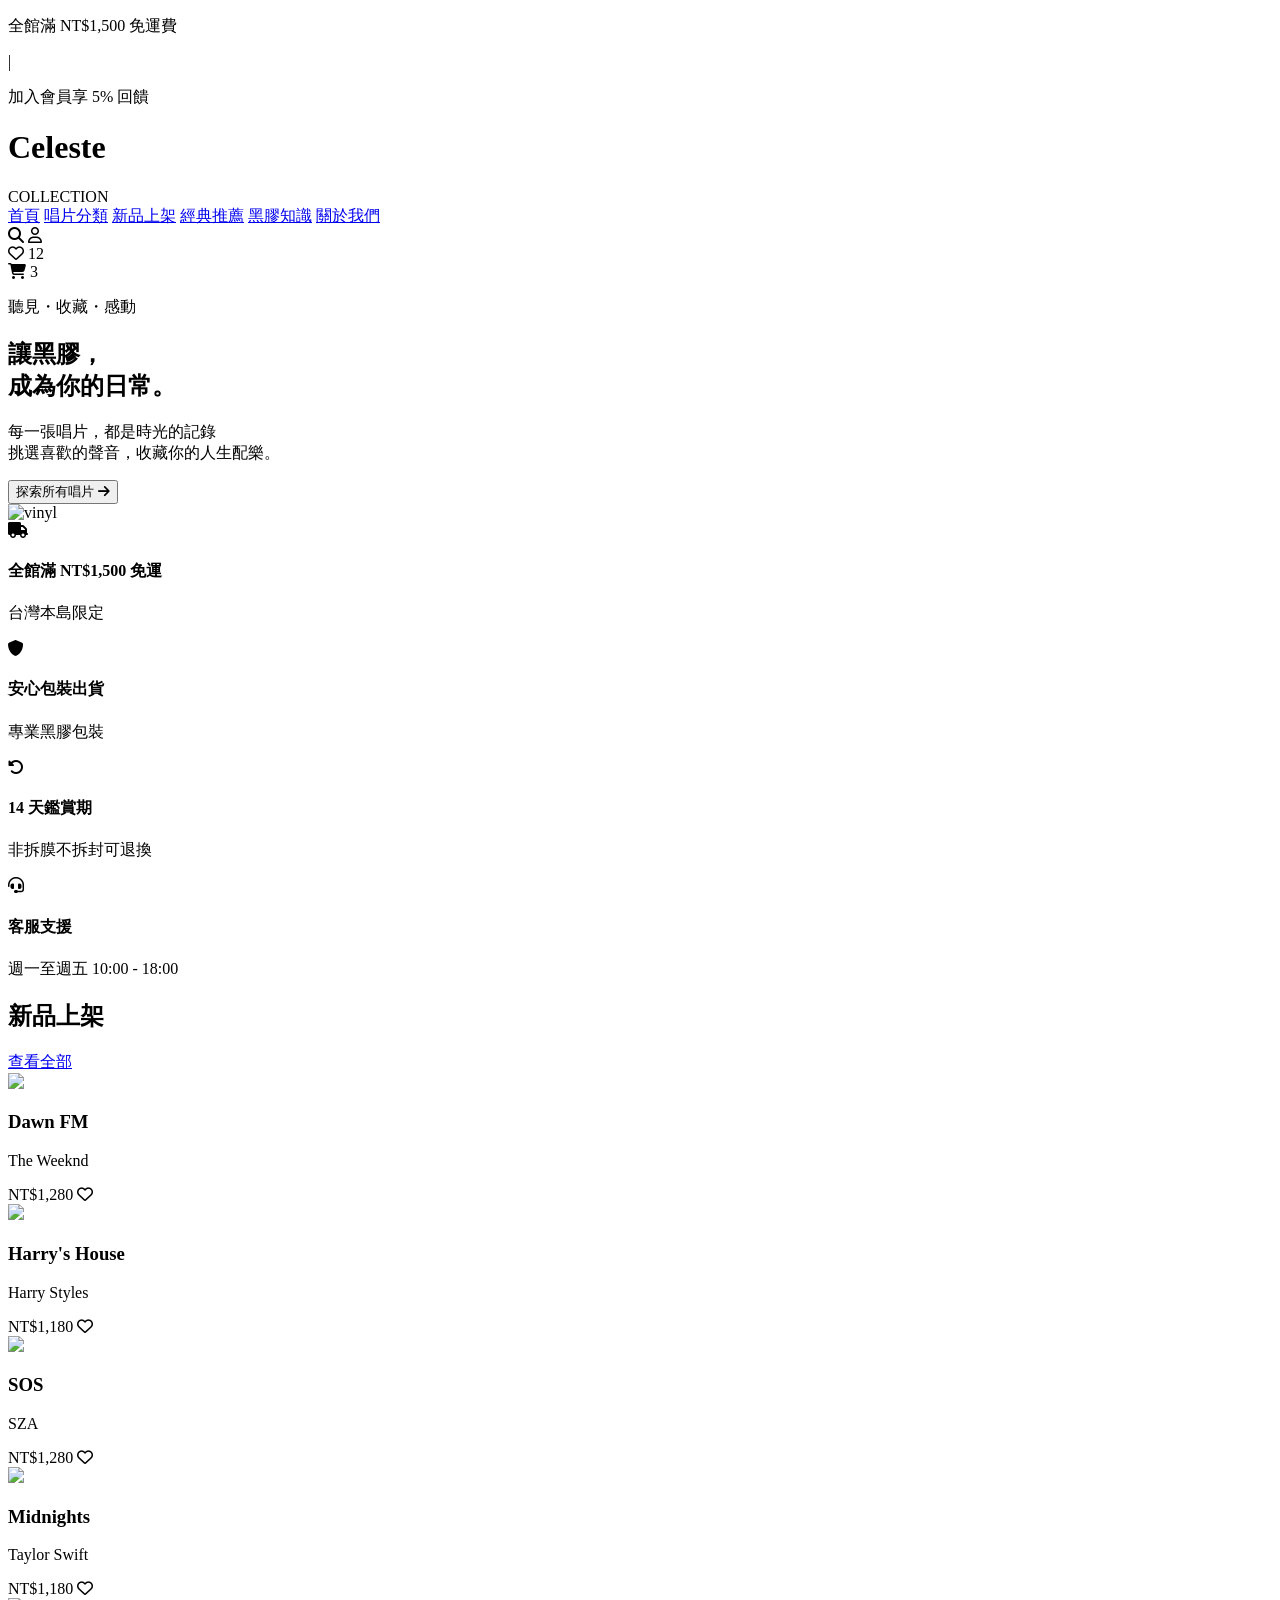
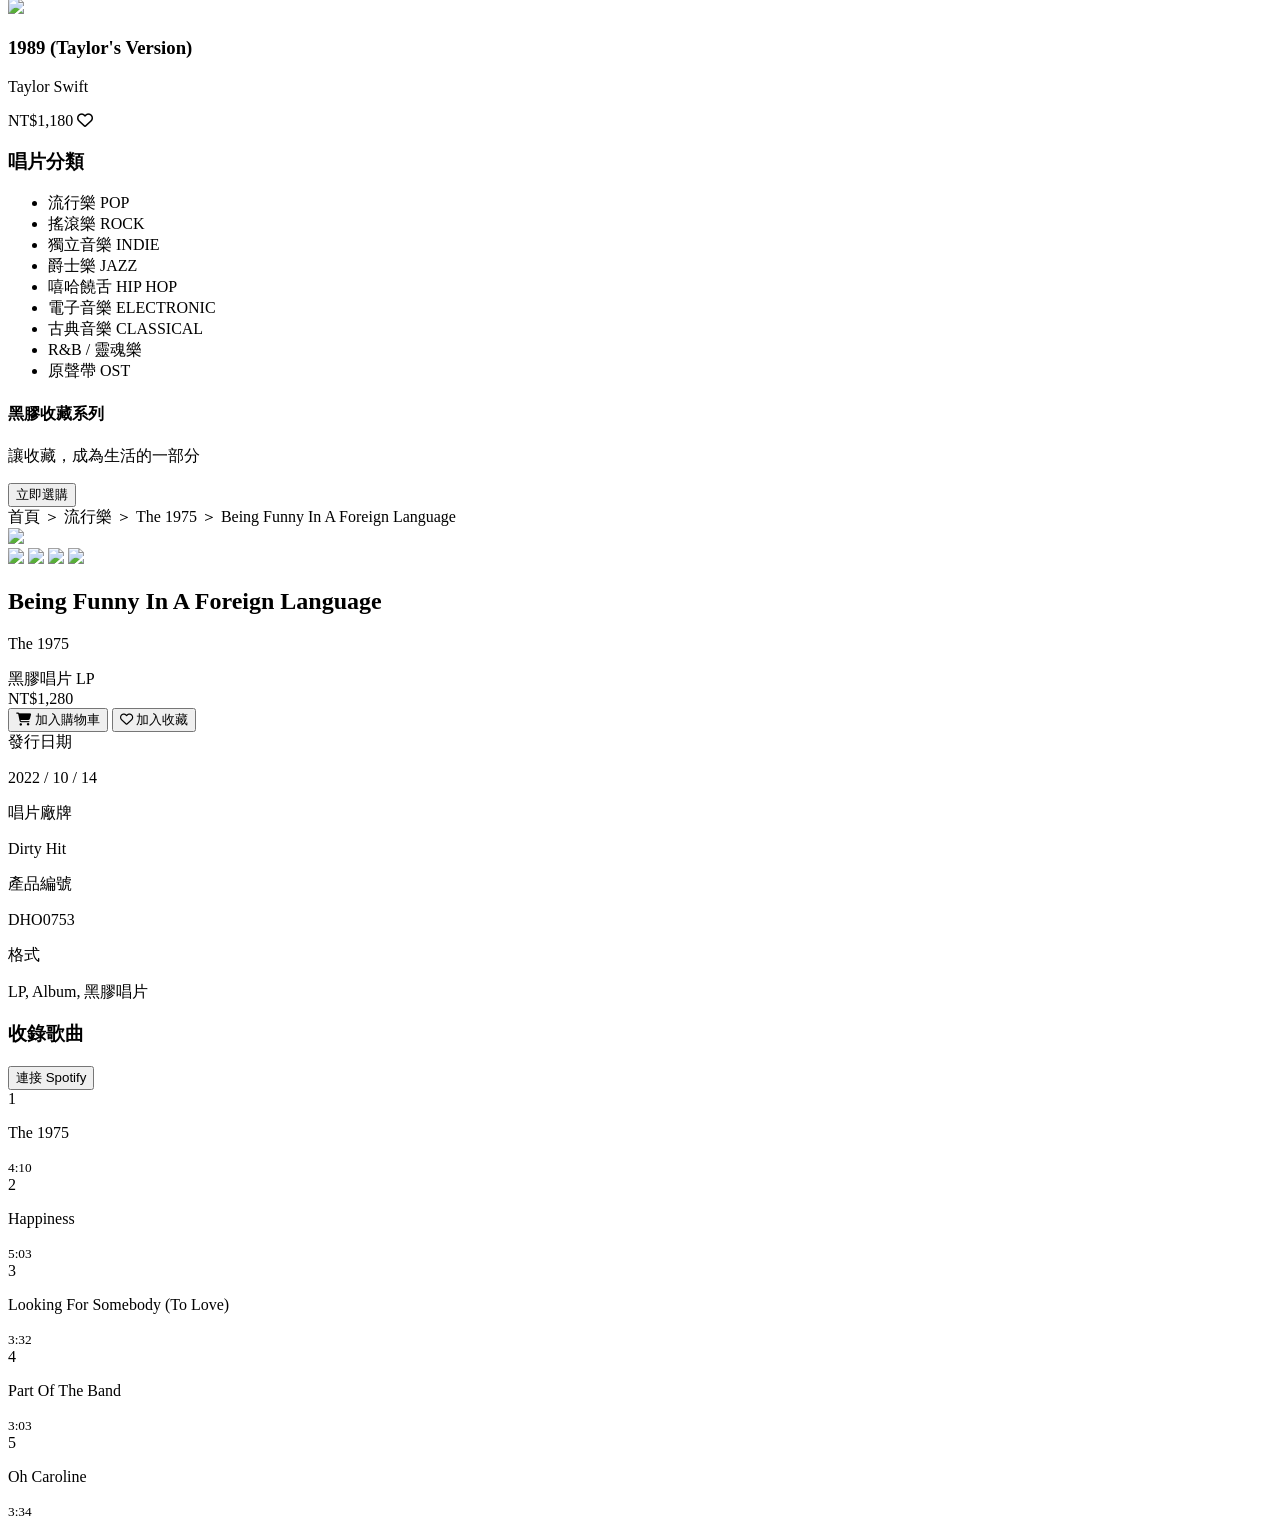
==== about-us.html @ e6d1a7c6 "Add files via upload" ====
<!DOCTYPE html>
<html lang="zh-Hant">
<head>
  <meta charset="UTF-8" />
  <meta name="viewport" content="width=device-width, initial-scale=1.0" />
  <title>Celeste Collection</title>

  <link rel="stylesheet" href="style.css" />

  <link
    rel="stylesheet"
    href="https://cdnjs.cloudflare.com/ajax/libs/font-awesome/6.5.2/css/all.min.css"
  />
</head>
<body>

  <!-- TOP BAR -->
  <div class="top-bar">
    <p>全館滿 NT$1,500 免運費</p>
    <span>|</span>
    <p>加入會員享 5% 回饋</p>
  </div>


  <!-- NAVBAR -->
  <header class="navbar">

    <div class="logo">
      <h1>Celeste</h1>
      <span>COLLECTION</span>
    </div>

    <nav>
      <a href="#">首頁</a>
      <a href="#">唱片分類</a>
      <a href="#">新品上架</a>
      <a href="#">經典推薦</a>
      <a href="#">黑膠知識</a>
      <a href="#">關於我們</a>
    </nav>

    <div class="nav-icons">
      <i class="fa-solid fa-magnifying-glass"></i>
      <i class="fa-regular fa-user"></i>

      <div class="icon-badge">
        <i class="fa-regular fa-heart"></i>
        <span>12</span>
      </div>

      <div class="icon-badge">
        <i class="fa-solid fa-cart-shopping"></i>
        <span>3</span>
      </div>
    </div>
  </header>


  <!-- HERO -->
  <section class="hero-section">

    <div class="hero-text">
      <p class="sub-title">聽見・收藏・感動</p>

      <h2>
        讓黑膠，<br />
        成為你的日常。
      </h2>

      <p class="hero-desc">
        每一張唱片，都是時光的記錄<br />
        挑選喜歡的聲音，收藏你的人生配樂。
      </p>

      <button>
        探索所有唱片
        <i class="fa-solid fa-arrow-right"></i>
      </button>
    </div>


    <div class="hero-image">
      <img src="https://images.unsplash.com/photo-1511379938547-c1f69419868d?q=80&w=1600&auto=format&fit=crop" alt="vinyl" />
    </div>

  </section>


  <!-- SERVICE -->
  <section class="service-section">

    <div class="service-card">
      <i class="fa-solid fa-truck"></i>
      <div>
        <h4>全館滿 NT$1,500 免運</h4>
        <p>台灣本島限定</p>
      </div>
    </div>

    <div class="service-card">
      <i class="fa-solid fa-shield"></i>
      <div>
        <h4>安心包裝出貨</h4>
        <p>專業黑膠包裝</p>
      </div>
    </div>

    <div class="service-card">
      <i class="fa-solid fa-rotate-left"></i>
      <div>
        <h4>14 天鑑賞期</h4>
        <p>非拆膜不拆封可退換</p>
      </div>
    </div>

    <div class="service-card">
      <i class="fa-solid fa-headset"></i>
      <div>
        <h4>客服支援</h4>
        <p>週一至週五 10:00 - 18:00</p>
      </div>
    </div>

  </section>


  <!-- NEW ARRIVAL -->
  <section class="new-arrival">

    <div class="section-title">
      <h2>新品上架</h2>
      <a href="#">查看全部</a>
    </div>


    <div class="product-grid">

      <div class="product-card">
        <div class="product-image">
          <img src="https://images.unsplash.com/photo-1493225457124-a3eb161ffa5f?q=80&w=1000&auto=format&fit=crop" />
        </div>

        <div class="product-info">
          <h3>Dawn FM</h3>
          <p>The Weeknd</p>

          <div class="product-bottom">
            <span>NT$1,280</span>
            <i class="fa-regular fa-heart"></i>
          </div>
        </div>
      </div>


      <div class="product-card">
        <div class="product-image">
          <img src="https://images.unsplash.com/photo-1516280440614-37939bbacd81?q=80&w=1000&auto=format&fit=crop" />
        </div>

        <div class="product-info">
          <h3>Harry's House</h3>
          <p>Harry Styles</p>

          <div class="product-bottom">
            <span>NT$1,180</span>
            <i class="fa-regular fa-heart"></i>
          </div>
        </div>
      </div>


      <div class="product-card">
        <div class="product-image">
          <img src="https://images.unsplash.com/photo-1507525428034-b723cf961d3e?q=80&w=1000&auto=format&fit=crop" />
        </div>

        <div class="product-info">
          <h3>SOS</h3>
          <p>SZA</p>

          <div class="product-bottom">
            <span>NT$1,280</span>
            <i class="fa-regular fa-heart"></i>
          </div>
        </div>
      </div>


      <div class="product-card">
        <div class="product-image">
          <img src="https://images.unsplash.com/photo-1499364615650-ec38552f4f34?q=80&w=1000&auto=format&fit=crop" />
        </div>

        <div class="product-info">
          <h3>Midnights</h3>
          <p>Taylor Swift</p>

          <div class="product-bottom">
            <span>NT$1,180</span>
            <i class="fa-regular fa-heart"></i>
          </div>
        </div>
      </div>


      <div class="product-card">
        <div class="product-image">
          <img src="https://images.unsplash.com/photo-1516280030429-27679b3dc9cf?q=80&w=1000&auto=format&fit=crop" />
        </div>

        <div class="product-info">
          <h3>1989 (Taylor's Version)</h3>
          <p>Taylor Swift</p>

          <div class="product-bottom">
            <span>NT$1,180</span>
            <i class="fa-regular fa-heart"></i>
          </div>
        </div>
      </div>

    </div>

  </section>


  <!-- PRODUCT DETAIL PAGE -->
  <section class="detail-page">

    <aside class="sidebar">

      <h3>唱片分類</h3>

      <ul>
        <li class="active">流行樂 POP</li>
        <li>搖滾樂 ROCK</li>
        <li>獨立音樂 INDIE</li>
        <li>爵士樂 JAZZ</li>
        <li>嘻哈饒舌 HIP HOP</li>
        <li>電子音樂 ELECTRONIC</li>
        <li>古典音樂 CLASSICAL</li>
        <li>R&B / 靈魂樂</li>
        <li>原聲帶 OST</li>
      </ul>

      <div class="sidebar-banner">
        <h4>黑膠收藏系列</h4>
        <p>讓收藏，成為生活的一部分</p>
        <button>立即選購</button>
      </div>

    </aside>


    <div class="detail-content">

      <div class="breadcrumb">
        首頁 ＞ 流行樂 ＞ The 1975 ＞ Being Funny In A Foreign Language
      </div>


      <div class="product-detail-grid">

        <div class="detail-image-area">

          <div class="main-image">
            <img src="https://images.unsplash.com/photo-1516280440614-37939bbacd81?q=80&w=1000&auto=format&fit=crop" />
          </div>

          <div class="thumbnail-row">
            <img src="https://images.unsplash.com/photo-1516280440614-37939bbacd81?q=80&w=1000&auto=format&fit=crop" />
            <img src="https://images.unsplash.com/photo-1493225457124-a3eb161ffa5f?q=80&w=1000&auto=format&fit=crop" />
            <img src="https://images.unsplash.com/photo-1499364615650-ec38552f4f34?q=80&w=1000&auto=format&fit=crop" />
            <img src="https://images.unsplash.com/photo-1507525428034-b723cf961d3e?q=80&w=1000&auto=format&fit=crop" />
          </div>

        </div>


        <div class="detail-info">

          <h2>Being Funny In A Foreign Language</h2>

          <p class="artist">The 1975</p>

          <span class="tag">黑膠唱片 LP</span>

          <div class="price">NT$1,280</div>


          <div class="button-group">
            <button class="cart-btn">
              <i class="fa-solid fa-cart-shopping"></i>
              加入購物車
            </button>

            <button class="favorite-btn">
              <i class="fa-regular fa-heart"></i>
              加入收藏
            </button>
          </div>


          <div class="product-meta">
            <div>
              <span>發行日期</span>
              <p>2022 / 10 / 14</p>
            </div>

            <div>
              <span>唱片廠牌</span>
              <p>Dirty Hit</p>
            </div>

            <div>
              <span>產品編號</span>
              <p>DHO0753</p>
            </div>

            <div>
              <span>格式</span>
              <p>LP, Album, 黑膠唱片</p>
            </div>
          </div>

        </div>

      </div>


      <!-- TRACK LIST -->
      <div class="track-section">

        <div class="track-header">
          <h3>收錄歌曲</h3>
          <button>連接 Spotify</button>
        </div>


        <div class="track-list">

          <div class="track-item">
            <span>1</span>
            <p>The 1975</p>
            <small>4:10</small>
          </div>

          <div class="track-item">
            <span>2</span>
            <p>Happiness</p>
            <small>5:03</small>
          </div>

          <div class="track-item">
            <span>3</span>
            <p>Looking For Somebody (To Love)</p>
            <small>3:32</small>
          </div>

          <div class="track-item">
            <span>4</span>
            <p>Part Of The Band</p>
            <small>3:03</small>
          </div>

          <div class="track-item">
            <span>5</span>
            <p>Oh Caroline</p>
            <small>3:34</small>
          </div>

        </div>

      </div>

    </div>

  </section>

</body>
</html>
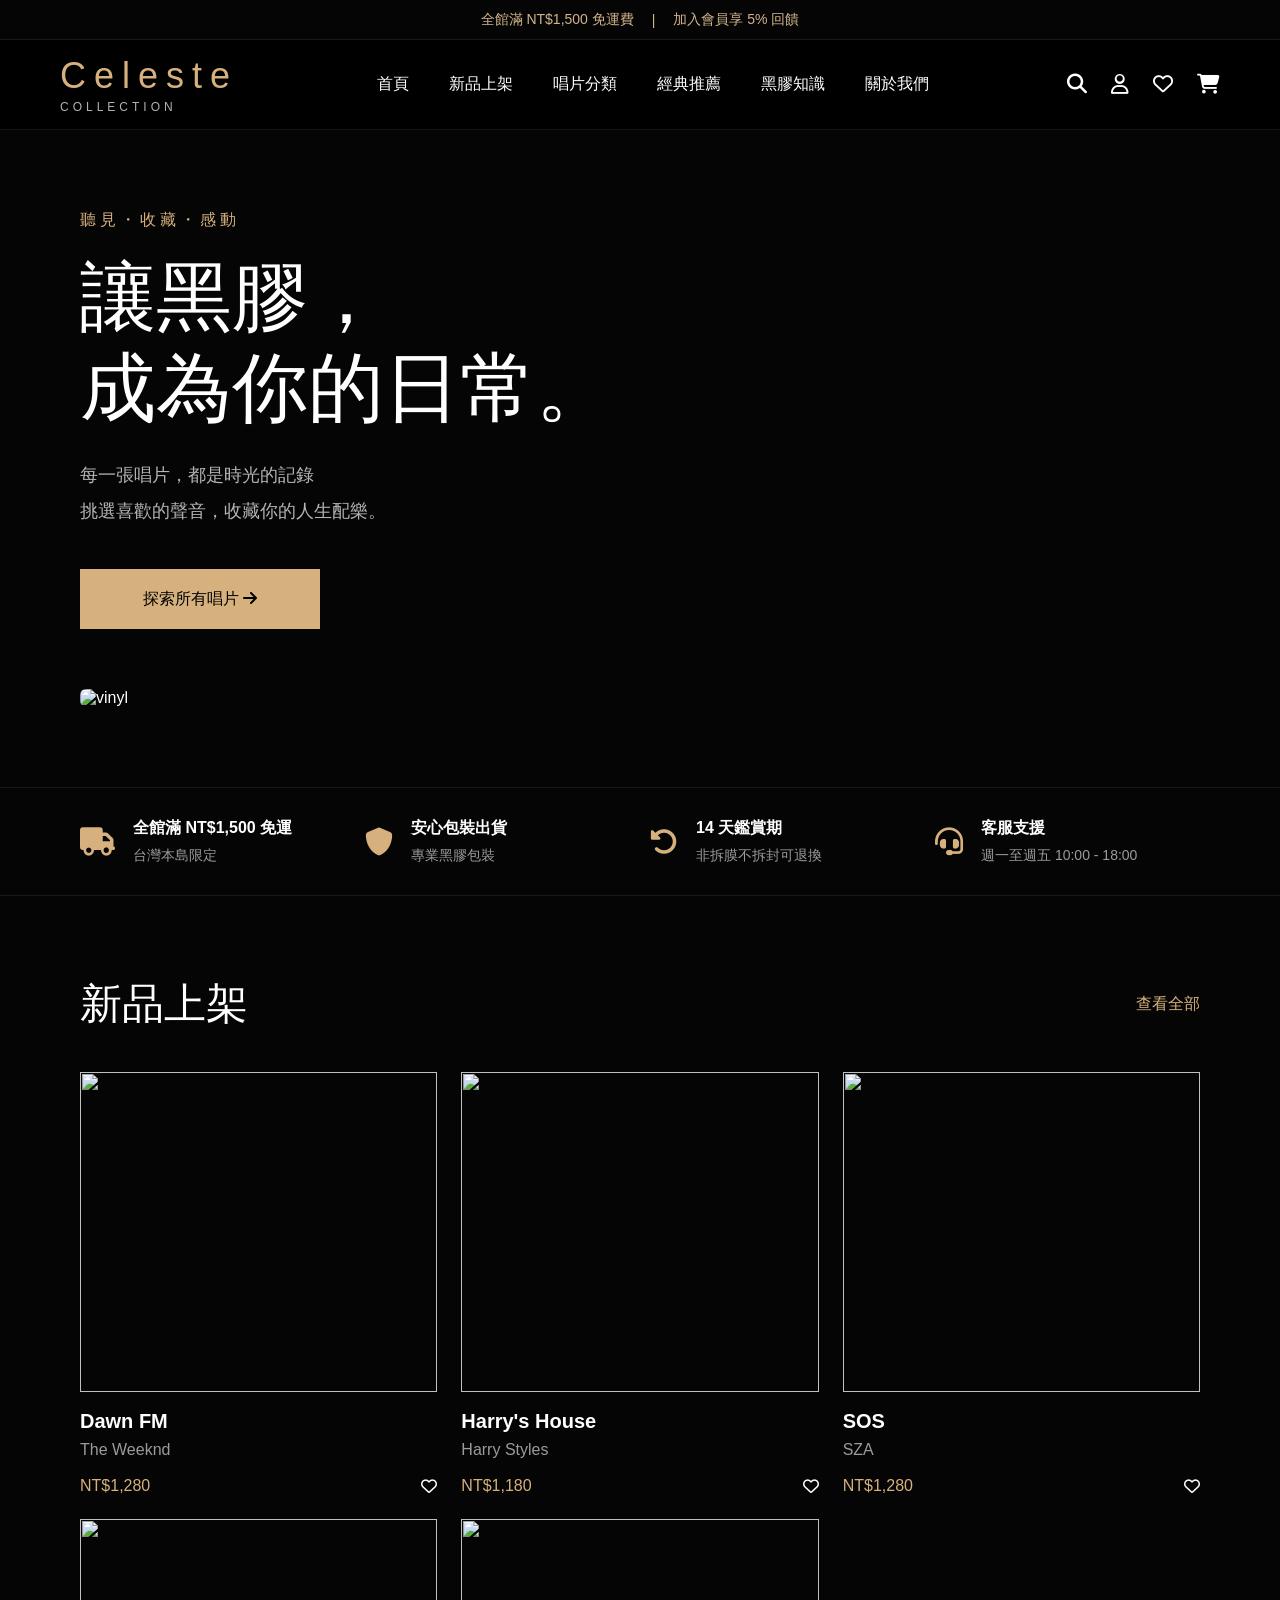
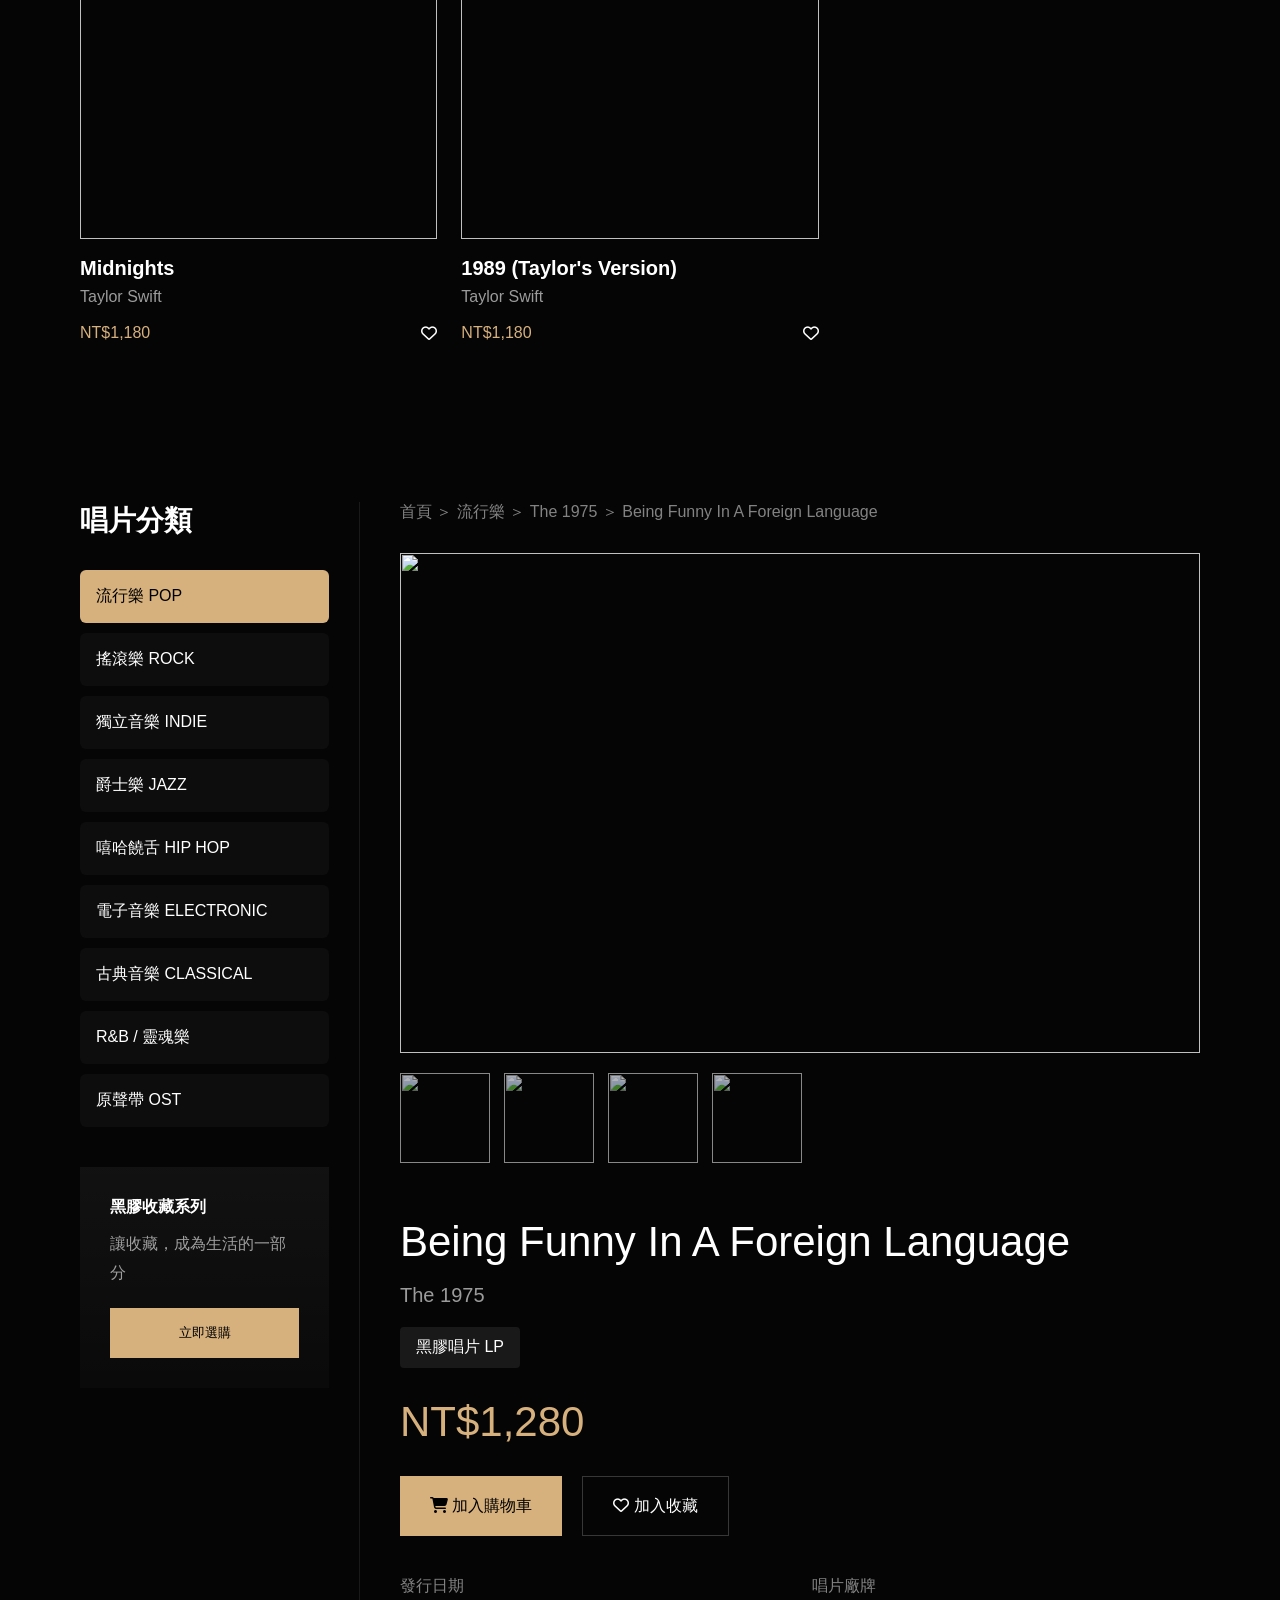
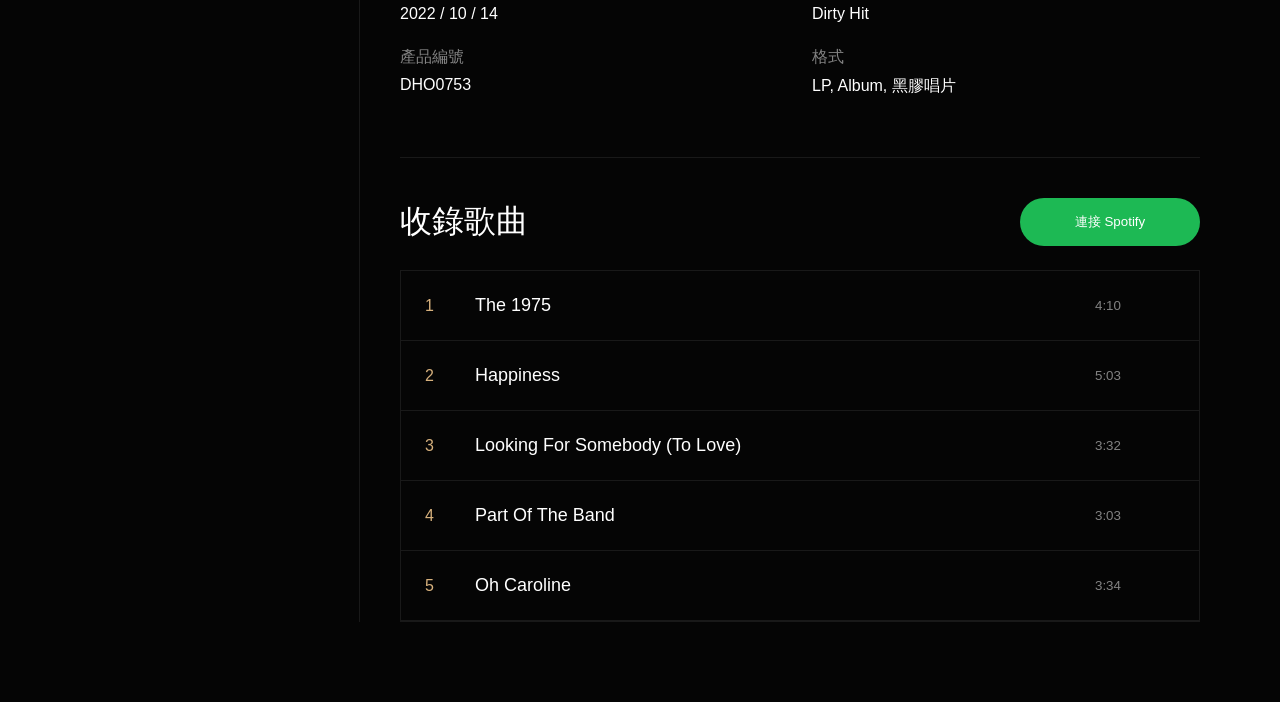
==== commit a6ba44a7: "Add files via upload" ====
--- a/about-us.html
+++ b/about-us.html
@@ -5,7 +5,8 @@
   <meta name="viewport" content="width=device-width, initial-scale=1.0" />
   <title>Celeste Collection</title>
 
-  <link rel="stylesheet" href="style.css" />
+  <link rel="stylesheet" href="css/style.css" />
+  <link rel="icon" type="image/png" sizes="32x32" href="img/favicon.png">
 
   <link
     rel="stylesheet"
@@ -31,27 +32,34 @@
     </div>
 
     <nav>
-      <a href="#">首頁</a>
-      <a href="#">唱片分類</a>
-      <a href="#">新品上架</a>
-      <a href="#">經典推薦</a>
-      <a href="#">黑膠知識</a>
-      <a href="#">關於我們</a>
+      <a href="index.html">首頁</a>
+      <a href="new-arrival.html">新品上架</a>
+      <a href="category.html">唱片分類</a>
+      <a href="classic.html">經典推薦</a>
+      <a href="vinyl-knowledge.html">黑膠知識</a>
+      <a href="about-us.html">關於我們</a>
     </nav>
 
     <div class="nav-icons">
+      <a href="https://你的購物車網址.com" class="icon-badge">
       <i class="fa-solid fa-magnifying-glass"></i>
+      </a>
+      <a href="member.html" class="icon-badge">
       <i class="fa-regular fa-user"></i>
+      </a>
 
       <div class="icon-badge">
+        <a href="https://你的購物車網址.com">
         <i class="fa-regular fa-heart"></i>
-        <span>12</span>
+        </a>
       </div>
 
       <div class="icon-badge">
+        <a href="https://你的購物車網址.com">
         <i class="fa-solid fa-cart-shopping"></i>
-        <span>3</span>
-      </div>
+        </a>
+      </div>
+
     </div>
   </header>
 
--- a/css/style.css
+++ b/css/style.css
@@ -0,0 +1,705 @@
+/* 固定每個都有 */
+* {
+  margin: 0;
+  padding: 0;
+  box-sizing: border-box;
+}
+
+body {
+  font-family: "Segoe UI", sans-serif;
+  background: #050505;
+  color: white;
+}
+
+body::-webkit-scrollbar {
+  width: 8px;
+}
+
+body::-webkit-scrollbar-thumb {
+  background: #b8905b;
+}
+
+
+/* TOP BAR */
+.top-bar {
+  width: 100%;
+  height: 40px;
+
+  border-bottom: 1px solid rgba(255,255,255,0.08);
+
+  display: flex;
+  align-items: center;
+  justify-content: center;
+
+  gap: 18px;
+
+  color: #d2b48c;
+
+  font-size: 14px;
+}
+
+.top-bar a {
+  color: #d7b17d;         
+  transition: 0.3s; 
+}
+
+.top-bar a:hover {
+  color: white;
+}
+
+/* NAVBAR */
+.navbar {
+  width: 100%;
+  height: 90px;
+
+  padding: 0 60px;
+
+  display: flex;
+  align-items: center;
+  justify-content: space-between;
+
+  border-bottom: 1px solid rgba(255,255,255,0.08);
+
+  background: rgba(0,0,0,0.95);
+
+  position: sticky;
+  top: 0;
+  z-index: 999;
+}
+
+.logo h1 {
+  letter-spacing: 8px;
+  font-size: 36px;
+
+  color: #d7b17d;
+
+  font-weight: 300;
+}
+
+.logo span {
+  font-size: 12px;
+  letter-spacing: 4px;
+
+  color: rgba(255,255,255,0.7);
+}
+
+nav { 
+  display: flex; 
+  gap: 40px; 
+} 
+
+nav a {
+  color: white;        
+  text-decoration: none; 
+  transition: 0.3s;     
+}
+
+nav a:hover { 
+  color: #d7b17d; 
+}
+
+.nav-icons { 
+  display: flex; 
+  align-items: center; 
+  gap: 24px; 
+  font-size: 20px; 
+}
+
+.icon-badge {
+  position: relative; 
+  color: inherit; 
+  text-decoration: none; 
+  display: inline-block; 
+  transition: 0.3s;
+}
+
+.icon-badge:hover { 
+  color: #d7b17d; 
+}
+
+.icon-badge a {
+  color: inherit;
+  text-decoration: none;
+  display: inline-block;
+}
+
+.icon-badge span {
+  width: 18px;
+  height: 18px;
+  border-radius: 50%;
+  background: #d7b17d;
+  color: black;
+  position: absolute;
+  top: -10px;
+  right: -10px;
+  font-size: 10px;
+  display: flex;
+  align-items: center;
+  justify-content: center;
+  font-weight: bold; 
+}
+/* 固定每個都有-到這裡 */
+
+/* HERO */
+.hero-section {
+  width: 100%;
+
+  padding: 80px 80px;
+
+  display: grid;
+  grid-template-columns: 1fr 1.2fr;
+
+  gap: 60px;
+
+  align-items: center;
+}
+
+.hero-text h2 {
+  font-size: 76px;
+  line-height: 1.2;
+
+  margin: 20px 0;
+
+  font-weight: 300;
+}
+
+.sub-title {
+  color: #d7b17d;
+  letter-spacing: 4px;
+}
+
+.hero-desc {
+  margin-top: 24px;
+
+  color: rgba(255,255,255,0.7);
+
+  line-height: 2;
+
+  font-size: 18px;
+}
+
+.hero-text button {
+  margin-top: 40px;
+
+  width: 240px;
+  height: 60px;
+
+  background: #d7b17d;
+  border: none;
+
+  font-size: 16px;
+  color: black;
+
+  cursor: pointer;
+
+  transition: 0.3s;
+
+  text-decoration: none;
+  display: inline-block;
+}
+
+.hero-text button a {
+  color: black;
+  text-decoration: none;
+  display: flex;
+  align-items: center;
+  justify-content: center;
+  width: 100%;
+  height: 100%;
+  transition: 0.3s;
+}
+
+
+.hero-text button:hover {
+  transform: translateY(-3px);
+  color: rgb(78, 78, 78)
+}
+
+.hero-image img {
+  width: 100%;
+  border-radius: 6px;
+}
+
+/* SERVICE */
+.service-section {
+  width: 100%;
+
+  padding: 30px 80px;
+
+  border-top: 1px solid rgba(255,255,255,0.08);
+  border-bottom: 1px solid rgba(255,255,255,0.08);
+
+  display: grid;
+  grid-template-columns: repeat(4,1fr);
+
+  gap: 20px;
+}
+
+.service-card {
+  display: flex;
+  gap: 18px;
+
+  align-items: center;
+}
+
+.service-card i {
+  color: #d7b17d;
+  font-size: 28px;
+}
+
+.service-card h4 {
+  margin-bottom: 8px;
+}
+
+.service-card p {
+  color: rgba(255,255,255,0.6);
+  font-size: 14px;
+}
+
+
+/* NEW ARRIVAL */
+.new-arrival {
+  width: 100%;
+  padding: 80px;
+}
+
+.section-title {
+  display: flex;
+  align-items: center;
+  justify-content: space-between;
+
+  margin-bottom: 40px;
+}
+
+.section-title h2 {
+  font-size: 42px;
+  font-weight: 300;
+}
+
+.section-title a {
+  text-decoration: none;
+  color: #d7b17d;
+}
+
+.product-grid {
+  display: grid;
+  grid-template-columns: repeat(5,1fr);
+  gap: 24px;
+}
+
+.product-card {
+  transition: 0.3s;
+}
+
+.product-card:hover {
+  transform: translateY(-10px);
+}
+
+.product-image {
+  height: 320px;
+  overflow: hidden;
+}
+
+.product-image img {
+  width: 100%;
+  height: 100%;
+  object-fit: cover;
+}
+
+.product-info {
+  margin-top: 18px;
+}
+
+.product-info h3 {
+  font-size: 20px;
+  margin-bottom: 8px;
+}
+
+.product-info p {
+  color: rgba(255,255,255,0.6);
+}
+
+.product-bottom {
+  margin-top: 18px;
+
+  display: flex;
+  align-items: center;
+  justify-content: space-between;
+}
+
+.product-bottom span {
+  color: #d7b17d;
+}
+
+
+/* DETAIL PAGE */
+.detail-page {
+  width: 100%;
+
+  padding: 80px;
+
+  display: grid;
+  grid-template-columns: 280px 1fr;
+
+  gap: 40px;
+}
+
+.sidebar {
+  border-right: 1px solid rgba(255,255,255,0.08);
+  padding-right: 30px;
+}
+
+.sidebar h3 {
+  margin-bottom: 30px;
+  font-size: 28px;
+}
+
+.sidebar ul {
+  list-style: none;
+}
+
+.sidebar li {
+  padding: 16px;
+
+  border-radius: 6px;
+
+  margin-bottom: 10px;
+
+  background: rgba(255,255,255,0.03);
+
+  transition: 0.3s;
+
+  cursor: pointer;
+}
+
+.sidebar li a {
+  text-decoration: none;
+  color: inherit;
+  display: block;
+  width: 100%;
+}
+
+.sidebar li:hover,
+.sidebar li.active {
+  background: #d7b17d;
+  color: black;
+}
+
+.sidebar-banner {
+  margin-top: 40px;
+
+  padding: 30px;
+
+  background: linear-gradient(to bottom, rgba(255,255,255,0.05), rgba(255,255,255,0.02));
+}
+
+.sidebar-banner h4 {
+  margin-bottom: 12px;
+}
+
+.sidebar-banner p {
+  color: rgba(255,255,255,0.6);
+
+  line-height: 1.8;
+
+  margin-bottom: 20px;
+}
+
+.sidebar-banner button {
+  width: 100%;
+  height: 50px;
+
+  background: #d7b17d;
+  border: none;
+
+  cursor: pointer;
+}
+
+
+.breadcrumb {
+  margin-bottom: 30px;
+
+  color: rgba(255,255,255,0.5);
+}
+
+.product-detail-grid {
+  display: grid;
+  grid-template-columns: 500px 1fr;
+  gap: 50px;
+}
+
+.main-image {
+  width: 100%;
+  height: 500px;
+}
+
+.main-image img {
+  width: 100%;
+  height: 100%;
+  object-fit: cover;
+}
+
+.thumbnail-row {
+  display: flex;
+  gap: 14px;
+
+  margin-top: 20px;
+}
+
+.thumbnail-row img {
+  width: 90px;
+  height: 90px;
+
+  object-fit: cover;
+
+  cursor: pointer;
+
+  opacity: 0.7;
+
+  transition: 0.3s;
+}
+
+.thumbnail-row img:hover {
+  opacity: 1;
+}
+
+.detail-info h2 {
+  font-size: 42px;
+  font-weight: 300;
+
+  line-height: 1.4;
+}
+
+.artist {
+  margin-top: 12px;
+
+  color: rgba(255,255,255,0.6);
+
+  font-size: 20px;
+}
+
+.tag {
+  display: inline-block;
+
+  margin-top: 20px;
+
+  padding: 10px 16px;
+
+  background: rgba(255,255,255,0.08);
+
+  border-radius: 4px;
+}
+
+.price {
+  margin-top: 30px;
+
+  font-size: 42px;
+
+  color: #d7b17d;
+}
+
+.button-group {
+  display: flex;
+  gap: 20px;
+
+  margin-top: 30px;
+}
+
+.cart-btn,
+.favorite-btn {
+  height: 60px;
+  padding: 0 30px;
+
+  border: none;
+
+  cursor: pointer;
+
+  font-size: 16px;
+
+  transition: 0.3s;
+}
+
+.cart-btn {
+  background: #d7b17d;
+}
+
+.favorite-btn {
+  background: transparent;
+  border: 1px solid rgba(255,255,255,0.2);
+
+  color: white;
+}
+
+.product-meta {
+  margin-top: 40px;
+
+  display: grid;
+  grid-template-columns: repeat(2,1fr);
+
+  gap: 24px;
+}
+
+.product-meta span {
+  color: rgba(255,255,255,0.5);
+}
+
+.product-meta p {
+  margin-top: 8px;
+}
+
+
+/* TRACK SECTION */
+.track-section {
+  margin-top: 60px;
+
+  border-top: 1px solid rgba(255,255,255,0.08);
+
+  padding-top: 40px;
+}
+
+.track-header {
+  display: flex;
+  align-items: center;
+  justify-content: space-between;
+
+  margin-bottom: 24px;
+}
+
+.track-header h3 {
+  font-size: 32px;
+  font-weight: 300;
+}
+
+.track-header button {
+  width: 180px;
+  height: 48px;
+
+  border: none;
+
+  background: #1db954;
+  color: white;
+
+  border-radius: 999px;
+
+  cursor: pointer;
+}
+
+.track-list {
+  border: 1px solid rgba(255,255,255,0.08);
+}
+
+.track-item {
+  height: 70px;
+
+  padding: 0 24px;
+
+  border-bottom: 1px solid rgba(255,255,255,0.08);
+
+  display: grid;
+  grid-template-columns: 50px 1fr 80px;
+
+  align-items: center;
+}
+
+.track-item:hover {
+  background: rgba(255,255,255,0.03);
+}
+
+.track-item span {
+  color: #d7b17d;
+}
+
+.track-item p {
+  font-size: 18px;
+}
+
+.track-item small {
+  color: rgba(255,255,255,0.5);
+}
+
+
+/* RESPONSIVE */
+@media(max-width:1400px) {
+
+  .product-grid {
+    grid-template-columns: repeat(3,1fr);
+  }
+
+  .hero-section {
+    grid-template-columns: 1fr;
+  }
+
+  .product-detail-grid {
+    grid-template-columns: 1fr;
+  }
+}
+
+
+@media(max-width:900px) {
+
+  nav {
+    display: none;
+  }
+
+  .service-section {
+    grid-template-columns: repeat(2,1fr);
+  }
+
+  .product-grid {
+    grid-template-columns: repeat(2,1fr);
+  }
+
+  .detail-page {
+    grid-template-columns: 1fr;
+  }
+
+  .sidebar {
+    border-right: none;
+    padding-right: 0;
+  }
+
+  .hero-text h2 {
+    font-size: 52px;
+  }
+}
+
+
+@media(max-width:600px) {
+
+  .navbar {
+    padding: 0 20px;
+  }
+
+  .hero-section,
+  .new-arrival,
+  .detail-page {
+    padding: 40px 20px;
+  }
+
+  .service-section {
+    padding: 30px 20px;
+
+    grid-template-columns: 1fr;
+  }
+
+  .product-grid {
+    grid-template-columns: 1fr;
+  }
+
+  .hero-text h2 {
+    font-size: 42px;
+  }
+
+  .product-detail-grid {
+    gap: 30px;
+  }
+
+  .main-image {
+    height: 350px;
+  }
+
+  .button-group {
+    flex-direction: column;
+  }
+
+}
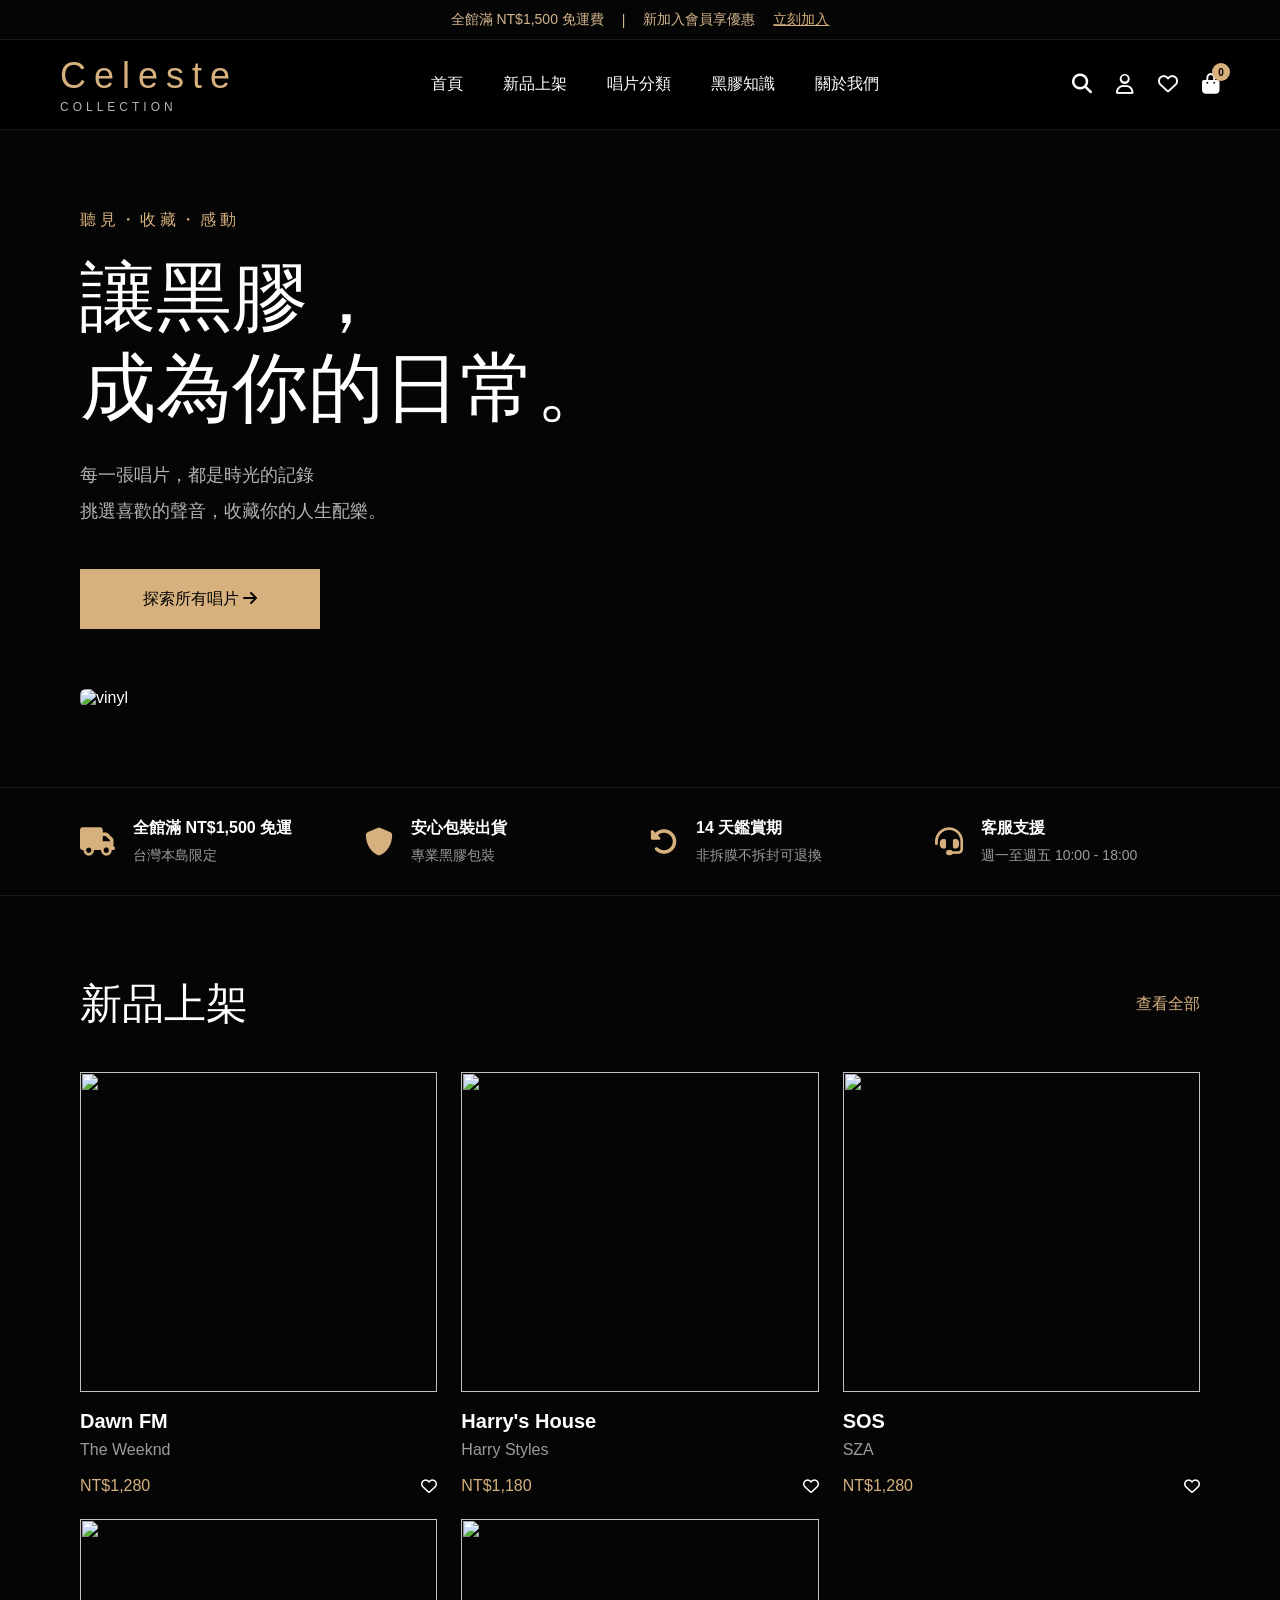
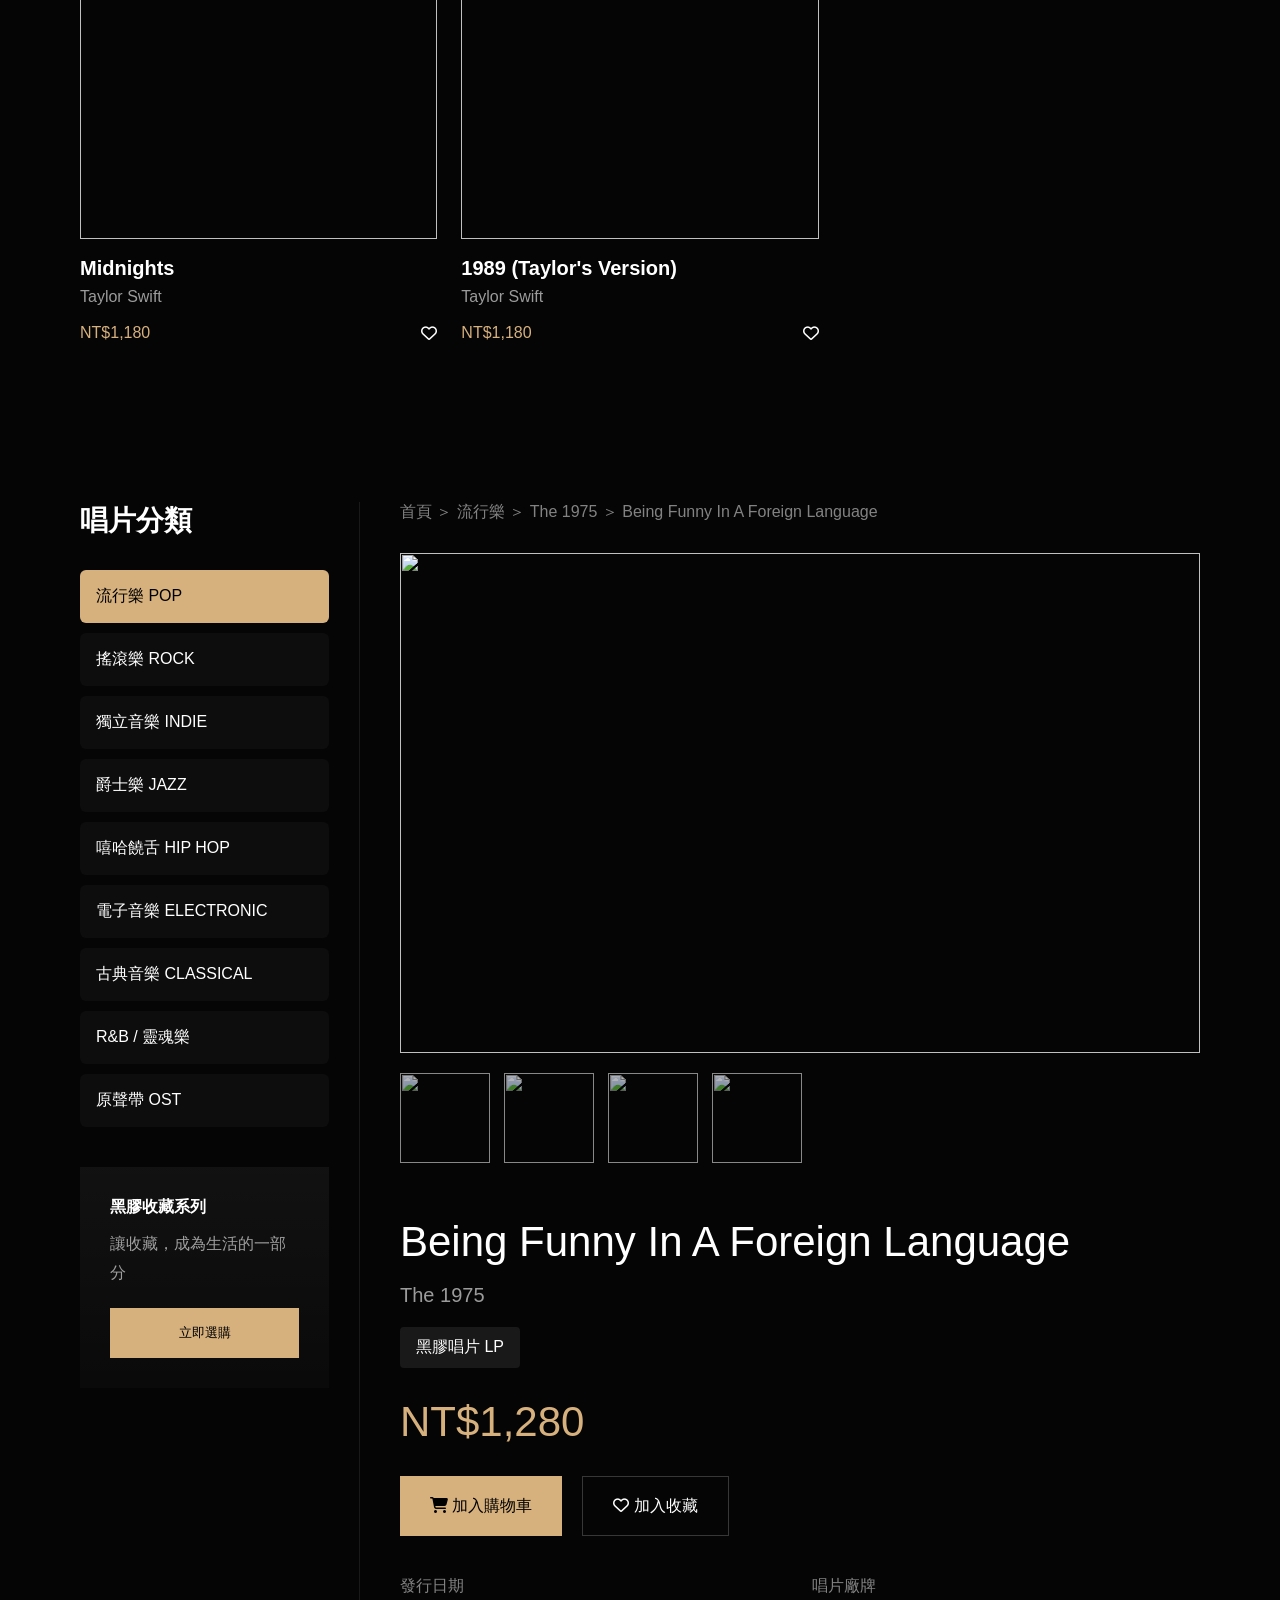
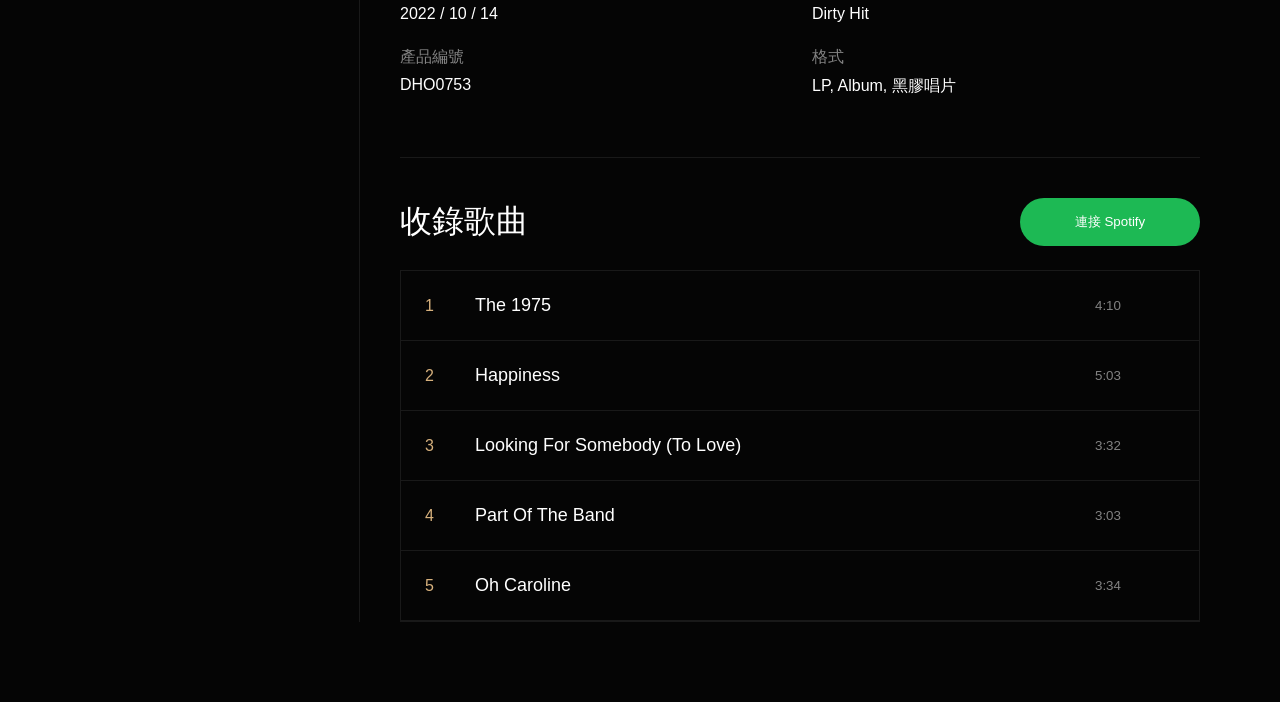
==== commit 826496ac: "Add files via upload" ====
--- a/about-us.html
+++ b/about-us.html
@@ -19,7 +19,8 @@
   <div class="top-bar">
     <p>全館滿 NT$1,500 免運費</p>
     <span>|</span>
-    <p>加入會員享 5% 回饋</p>
+    <p>新加入會員享優惠</p>
+    <a href="member.html" class="member-link">立刻加入</a>
   </div>
 
 
@@ -35,7 +36,6 @@
       <a href="index.html">首頁</a>
       <a href="new-arrival.html">新品上架</a>
       <a href="category.html">唱片分類</a>
-      <a href="classic.html">經典推薦</a>
       <a href="vinyl-knowledge.html">黑膠知識</a>
       <a href="about-us.html">關於我們</a>
     </nav>
@@ -55,9 +55,10 @@
       </div>
 
       <div class="icon-badge">
-        <a href="https://你的購物車網址.com">
-        <i class="fa-solid fa-cart-shopping"></i>
+        <a href="cart.html">
+            <i class="fa-solid fa-bag-shopping"></i> 
         </a>
+        <span id="cart-badge-count">0</span>
       </div>
 
     </div>
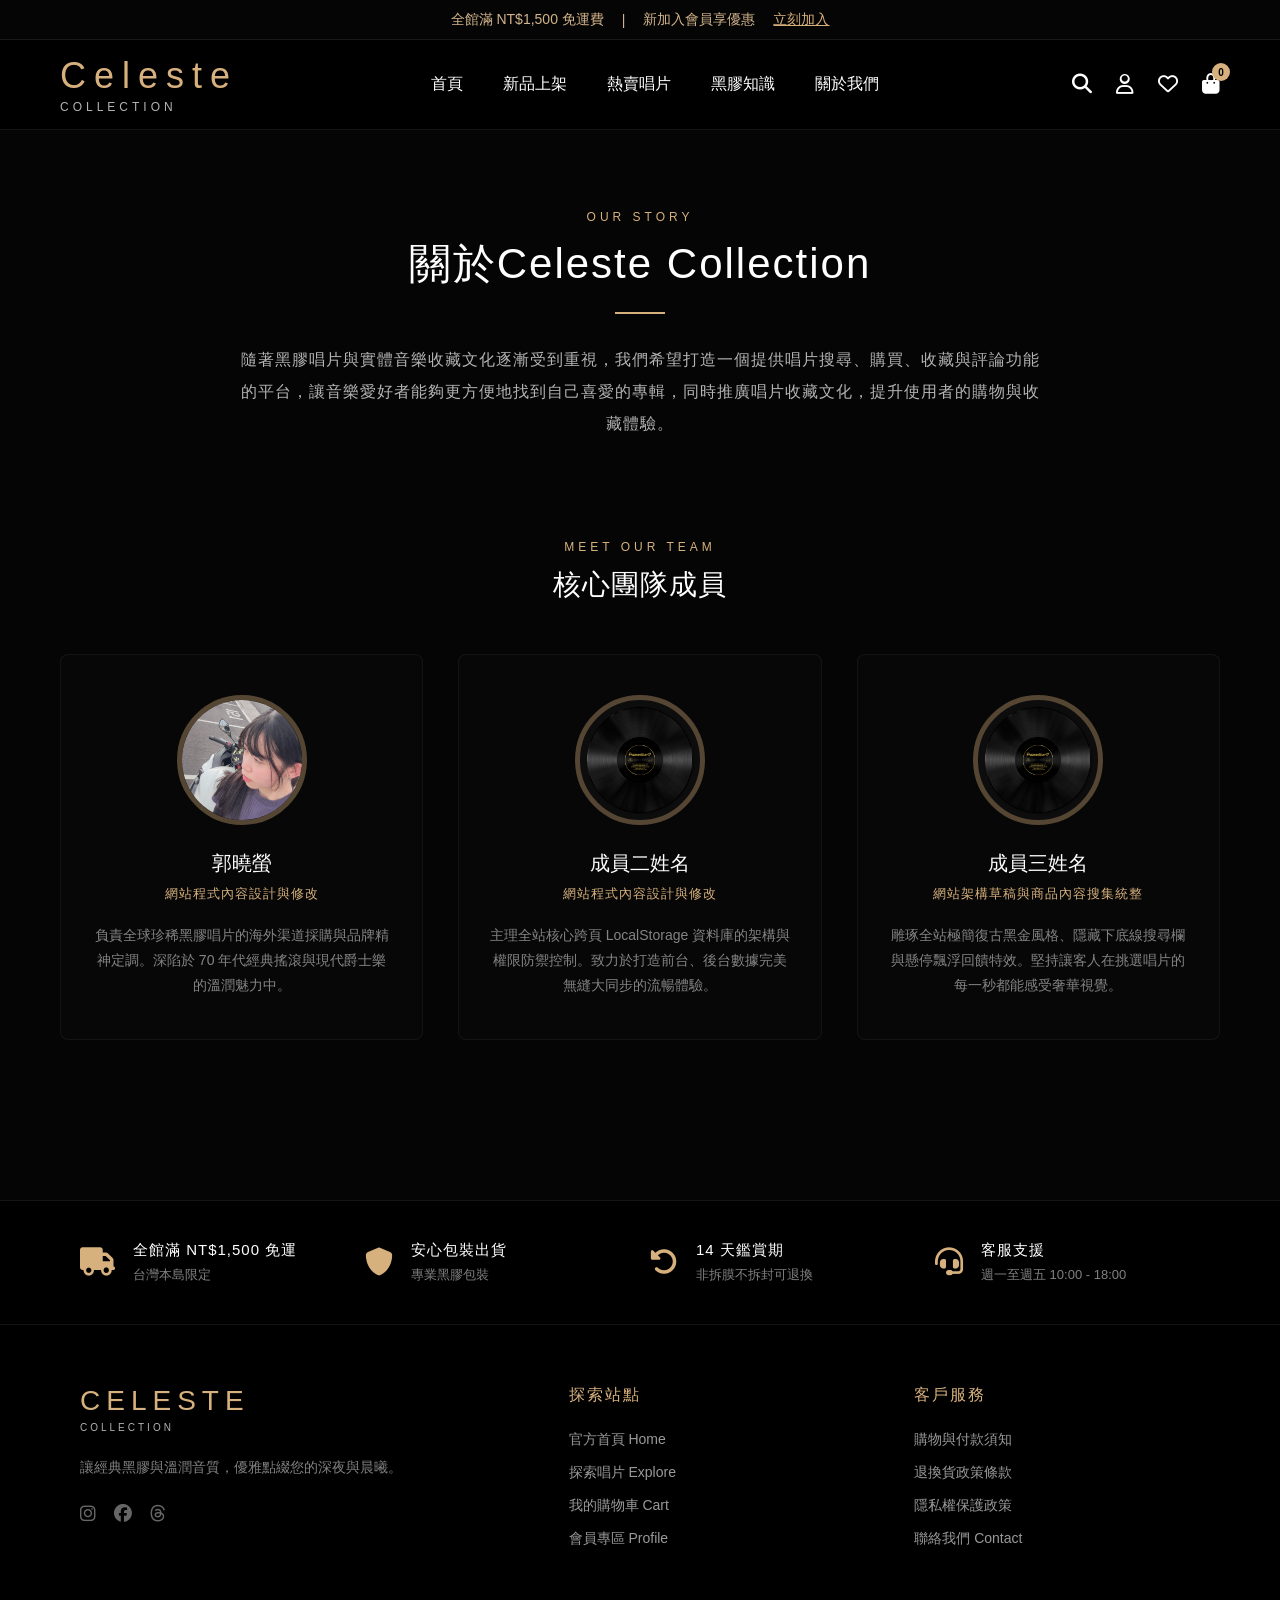
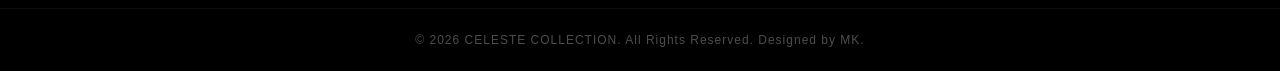
==== commit 89887a76: "Add files via upload" ====
--- a/about-us.html
+++ b/about-us.html
@@ -3,7 +3,7 @@
 <head>
   <meta charset="UTF-8" />
   <meta name="viewport" content="width=device-width, initial-scale=1.0" />
-  <title>Celeste Collection</title>
+  <title>關於我們</title>
 
   <link rel="stylesheet" href="css/style.css" />
   <link rel="icon" type="image/png" sizes="32x32" href="img/favicon.png">
@@ -35,7 +35,7 @@
     <nav>
       <a href="index.html">首頁</a>
       <a href="new-arrival.html">新品上架</a>
-      <a href="category.html">唱片分類</a>
+      <a href="category.html">熱賣唱片</a>
       <a href="vinyl-knowledge.html">黑膠知識</a>
       <a href="about-us.html">關於我們</a>
     </nav>
@@ -64,327 +64,145 @@
     </div>
   </header>
 
-
-  <!-- HERO -->
-  <section class="hero-section">
-
-    <div class="hero-text">
-      <p class="sub-title">聽見・收藏・感動</p>
-
-      <h2>
-        讓黑膠，<br />
-        成為你的日常。
-      </h2>
-
-      <p class="hero-desc">
-        每一張唱片，都是時光的記錄<br />
-        挑選喜歡的聲音，收藏你的人生配樂。
+  <main class="about-container">
+  
+    <!-- 上半部：團隊介紹文案區段 -->
+    <section class="about-intro-section">
+      <span class="sub-title">OUR STORY</span>
+      <h2>關於Celeste Collection</h2>
+      <div class="intro-bar"></div>
+      <p class="intro-text">
+        隨著黑膠唱片與實體音樂收藏文化逐漸受到重視，我們希望打造一個提供唱片搜尋、購買、收藏與評論功能的平台，讓音樂愛好者能夠更方便地找到自己喜愛的專輯，同時推廣唱片收藏文化，提升使用者的購物與收藏體驗。
       </p>
-
-      <button>
-        探索所有唱片
-        <i class="fa-solid fa-arrow-right"></i>
-      </button>
-    </div>
-
-
-    <div class="hero-image">
-      <img src="https://images.unsplash.com/photo-1511379938547-c1f69419868d?q=80&w=1600&auto=format&fit=crop" alt="vinyl" />
-    </div>
-
-  </section>
-
-
-  <!-- SERVICE -->
-  <section class="service-section">
-
-    <div class="service-card">
-      <i class="fa-solid fa-truck"></i>
-      <div>
-        <h4>全館滿 NT$1,500 免運</h4>
-        <p>台灣本島限定</p>
-      </div>
-    </div>
-
-    <div class="service-card">
-      <i class="fa-solid fa-shield"></i>
-      <div>
-        <h4>安心包裝出貨</h4>
-        <p>專業黑膠包裝</p>
-      </div>
-    </div>
-
-    <div class="service-card">
-      <i class="fa-solid fa-rotate-left"></i>
-      <div>
-        <h4>14 天鑑賞期</h4>
-        <p>非拆膜不拆封可退換</p>
-      </div>
-    </div>
-
-    <div class="service-card">
-      <i class="fa-solid fa-headset"></i>
-      <div>
-        <h4>客服支援</h4>
-        <p>週一至週五 10:00 - 18:00</p>
-      </div>
-    </div>
-
-  </section>
-
-
-  <!-- NEW ARRIVAL -->
-  <section class="new-arrival">
-
-    <div class="section-title">
-      <h2>新品上架</h2>
-      <a href="#">查看全部</a>
-    </div>
-
-
-    <div class="product-grid">
-
-      <div class="product-card">
-        <div class="product-image">
-          <img src="https://images.unsplash.com/photo-1493225457124-a3eb161ffa5f?q=80&w=1000&auto=format&fit=crop" />
-        </div>
-
-        <div class="product-info">
-          <h3>Dawn FM</h3>
-          <p>The Weeknd</p>
-
-          <div class="product-bottom">
-            <span>NT$1,280</span>
-            <i class="fa-regular fa-heart"></i>
-          </div>
-        </div>
-      </div>
-
-
-      <div class="product-card">
-        <div class="product-image">
-          <img src="https://images.unsplash.com/photo-1516280440614-37939bbacd81?q=80&w=1000&auto=format&fit=crop" />
-        </div>
-
-        <div class="product-info">
-          <h3>Harry's House</h3>
-          <p>Harry Styles</p>
-
-          <div class="product-bottom">
-            <span>NT$1,180</span>
-            <i class="fa-regular fa-heart"></i>
-          </div>
-        </div>
-      </div>
-
-
-      <div class="product-card">
-        <div class="product-image">
-          <img src="https://images.unsplash.com/photo-1507525428034-b723cf961d3e?q=80&w=1000&auto=format&fit=crop" />
-        </div>
-
-        <div class="product-info">
-          <h3>SOS</h3>
-          <p>SZA</p>
-
-          <div class="product-bottom">
-            <span>NT$1,280</span>
-            <i class="fa-regular fa-heart"></i>
-          </div>
-        </div>
-      </div>
-
-
-      <div class="product-card">
-        <div class="product-image">
-          <img src="https://images.unsplash.com/photo-1499364615650-ec38552f4f34?q=80&w=1000&auto=format&fit=crop" />
-        </div>
-
-        <div class="product-info">
-          <h3>Midnights</h3>
-          <p>Taylor Swift</p>
-
-          <div class="product-bottom">
-            <span>NT$1,180</span>
-            <i class="fa-regular fa-heart"></i>
-          </div>
-        </div>
-      </div>
-
-
-      <div class="product-card">
-        <div class="product-image">
-          <img src="https://images.unsplash.com/photo-1516280030429-27679b3dc9cf?q=80&w=1000&auto=format&fit=crop" />
-        </div>
-
-        <div class="product-info">
-          <h3>1989 (Taylor's Version)</h3>
-          <p>Taylor Swift</p>
-
-          <div class="product-bottom">
-            <span>NT$1,180</span>
-            <i class="fa-regular fa-heart"></i>
-          </div>
-        </div>
-      </div>
-
-    </div>
-
-  </section>
-
-
-  <!-- PRODUCT DETAIL PAGE -->
-  <section class="detail-page">
-
-    <aside class="sidebar">
-
-      <h3>唱片分類</h3>
-
-      <ul>
-        <li class="active">流行樂 POP</li>
-        <li>搖滾樂 ROCK</li>
-        <li>獨立音樂 INDIE</li>
-        <li>爵士樂 JAZZ</li>
-        <li>嘻哈饒舌 HIP HOP</li>
-        <li>電子音樂 ELECTRONIC</li>
-        <li>古典音樂 CLASSICAL</li>
-        <li>R&B / 靈魂樂</li>
-        <li>原聲帶 OST</li>
-      </ul>
-
-      <div class="sidebar-banner">
-        <h4>黑膠收藏系列</h4>
-        <p>讓收藏，成為生活的一部分</p>
-        <button>立即選購</button>
-      </div>
-
-    </aside>
-
-
-    <div class="detail-content">
-
-      <div class="breadcrumb">
-        首頁 ＞ 流行樂 ＞ The 1975 ＞ Being Funny In A Foreign Language
-      </div>
-
-
-      <div class="product-detail-grid">
-
-        <div class="detail-image-area">
-
-          <div class="main-image">
-            <img src="https://images.unsplash.com/photo-1516280440614-37939bbacd81?q=80&w=1000&auto=format&fit=crop" />
-          </div>
-
-          <div class="thumbnail-row">
-            <img src="https://images.unsplash.com/photo-1516280440614-37939bbacd81?q=80&w=1000&auto=format&fit=crop" />
-            <img src="https://images.unsplash.com/photo-1493225457124-a3eb161ffa5f?q=80&w=1000&auto=format&fit=crop" />
-            <img src="https://images.unsplash.com/photo-1499364615650-ec38552f4f34?q=80&w=1000&auto=format&fit=crop" />
-            <img src="https://images.unsplash.com/photo-1507525428034-b723cf961d3e?q=80&w=1000&auto=format&fit=crop" />
-          </div>
-
-        </div>
-
-
-        <div class="detail-info">
-
-          <h2>Being Funny In A Foreign Language</h2>
-
-          <p class="artist">The 1975</p>
-
-          <span class="tag">黑膠唱片 LP</span>
-
-          <div class="price">NT$1,280</div>
-
-
-          <div class="button-group">
-            <button class="cart-btn">
-              <i class="fa-solid fa-cart-shopping"></i>
-              加入購物車
-            </button>
-
-            <button class="favorite-btn">
-              <i class="fa-regular fa-heart"></i>
-              加入收藏
-            </button>
-          </div>
-
-
-          <div class="product-meta">
-            <div>
-              <span>發行日期</span>
-              <p>2022 / 10 / 14</p>
-            </div>
-
-            <div>
-              <span>唱片廠牌</span>
-              <p>Dirty Hit</p>
-            </div>
-
-            <div>
-              <span>產品編號</span>
-              <p>DHO0753</p>
-            </div>
-
-            <div>
-              <span>格式</span>
-              <p>LP, Album, 黑膠唱片</p>
-            </div>
-          </div>
-
-        </div>
-
-      </div>
-
-
-      <!-- TRACK LIST -->
-      <div class="track-section">
-
-        <div class="track-header">
-          <h3>收錄歌曲</h3>
-          <button>連接 Spotify</button>
-        </div>
-
-
-        <div class="track-list">
-
-          <div class="track-item">
-            <span>1</span>
-            <p>The 1975</p>
-            <small>4:10</small>
-          </div>
-
-          <div class="track-item">
-            <span>2</span>
-            <p>Happiness</p>
-            <small>5:03</small>
-          </div>
-
-          <div class="track-item">
-            <span>3</span>
-            <p>Looking For Somebody (To Love)</p>
-            <small>3:32</small>
-          </div>
-
-          <div class="track-item">
-            <span>4</span>
-            <p>Part Of The Band</p>
-            <small>3:03</small>
-          </div>
-
-          <div class="track-item">
-            <span>5</span>
-            <p>Oh Caroline</p>
-            <small>3:34</small>
-          </div>
-
-        </div>
-
-      </div>
-
-    </div>
-
-  </section>
+    </section>
+
+    <!-- 下半部：成員 3 卡片並排區段 -->
+    <section class="team-cards-section">
+      <span class="sub-title">MEET OUR TEAM</span>
+      <h3>核心團隊成員</h3>
+      
+      <!-- 橫向格柵網格容器 -->
+      <div class="team-grid">
+        
+        <!-- 組員 1 -->
+        <div class="member-card">
+          <div class="member-avatar">
+            <!-- 請更換成您自己的成員頭像照片路徑，或保留這個復古黑膠預設圖 -->
+            <img src="img/member/mk.jpg" alt="Member 1 Avatar">
+          </div>
+          <div class="member-info">
+            <h4>郭曉螢</h4>
+            <span class="member-role">網站程式內容設計與修改</span>
+            <p class="member-desc">負責全球珍稀黑膠唱片的海外渠道採購與品牌精神定調。深陷於 70 年代經典搖滾與現代爵士樂的溫潤魅力中。</p>
+          </div>
+        </div>
+
+        <!-- 組員 2 -->
+        <div class="member-card">
+          <div class="member-avatar">
+            <img src="img/vinyl.png" alt="Member 2 Avatar">
+          </div>
+          <div class="member-info">
+            <h4>成員二姓名</h4>
+            <span class="member-role">網站程式內容設計與修改</span>
+            <p class="member-desc">主理全站核心跨頁 LocalStorage 資料庫的架構與權限防禦控制。致力於打造前台、後台數據完美無縫大同步的流暢體驗。</p>
+          </div>
+        </div>
+
+        <!-- 組員 3 -->
+        <div class="member-card">
+          <div class="member-avatar">
+            <img src="img/vinyl.png" alt="Member 3 Avatar">
+          </div>
+          <div class="member-info">
+            <h4>成員三姓名</h4>
+            <span class="member-role">網站架構草稿與商品內容搜集統整</span>
+            <p class="member-desc">雕琢全站極簡復古黑金風格、隱藏下底線搜尋欄與懸停飄浮回饋特效。堅持讓客人在挑選唱片的每一秒都能感受奢華視覺。</p>
+          </div>
+        </div>
+
+      </div>
+    </section>
+
+  </main>
+
+
+  <!-- FOOTER -->
+  <footer class="main-footer">
+
+    <div class="footer-service-bar">
+      <div class="service-card">
+        <i class="fa-solid fa-truck"></i>
+        <div>
+          <h4>全館滿 NT$1,500 免運</h4>
+          <p>台灣本島限定</p>
+        </div>
+      </div>
+      <div class="service-card">
+        <i class="fa-solid fa-shield"></i>
+        <div>
+          <h4>安心包裝出貨</h4>
+          <p>專業黑膠包裝</p>
+        </div>
+      </div>
+      <div class="service-card">
+        <i class="fa-solid fa-rotate-left"></i>
+        <div>
+          <h4>14 天鑑賞期</h4>
+          <p>非拆膜不拆封可退換</p>
+        </div>
+      </div>
+      <div class="service-card">
+        <i class="fa-solid fa-headset"></i>
+        <div>
+          <h4>客服支援</h4>
+          <p>週一至週五 10:00 - 18:00</p>
+        </div>
+      </div>
+    </div>
+
+    <div class="footer-links-container">
+
+      <div class="footer-column brand-column">
+        <div class="logo">
+          <h1>CELESTE</h1>
+          <span>COLLECTION</span>
+        </div>
+        <p class="footer-brand-desc">讓經典黑膠與溫潤音質，優雅點綴您的深夜與晨曦。</p>
+        <div class="footer-socials">
+          <a href="#" target="_self"><i class="fa-brands fa-instagram"></i></a>
+          <a href="#" target="_self"><i class="fa-brands fa-facebook"></i></a>
+          <a href="#" target="_self"><i class="fa-brands fa-threads"></i></a>
+        </div>
+      </div>
+
+      <div class="footer-column links-column">
+        <h3>探索站點</h3>
+        <ul>
+          <li><a href="index.html" target="_self">官方首頁 Home</a></li>
+          <li><a href="category.html?genre=pop" target="_self">探索唱片 Explore</a></li>
+          <li><a href="cart.html" target="_self">我的購物車 Cart</a></li>
+          <li><a href="member.html" target="_self">會員專區 Profile</a></li>
+        </ul>
+      </div>
+
+      <div class="footer-column links-column">
+        <h3>客戶服務</h3>
+        <ul>
+          <li><a href="#" target="_self">購物與付款須知</a></li>
+          <li><a href="#" target="_self">退換貨政策條款</a></li>
+          <li><a href="#" target="_self">隱私權保護政策</a></li>
+          <li><a href="#" target="_self">聯絡我們 Contact</a></li>
+        </ul>
+      </div>
+
+    </div>
+
+    <div class="footer-copyright">
+      <p>&copy; 2026 CELESTE COLLECTION. All Rights Reserved. Designed by MK.</p>
+    </div>
+
+  </footer>
 
 </body>
 </html>
--- a/css/style.css
+++ b/css/style.css
@@ -138,28 +138,88 @@
   justify-content: center;
   font-weight: bold; 
 }
+
+.search-wrapper {
+  display: flex;
+  align-items: center;
+  position: relative;
+  background: transparent;
+  border: none;
+  padding: 0;
+}
+
+/* 搜尋輸入框的基礎預設狀態：完全透明、無框、無背景、寬度為 0 */
+#global-search-input {
+  width: 0;
+  height: 32px;
+  background: transparent;
+  border: none;
+  /* 只在展開時顯示品牌金色的極細下底線 */
+  border-bottom: 1px solid transparent; 
+  outline: none;
+  color: white;
+  font-size: 14px;
+  padding: 0;
+  opacity: 0;
+  transition: all 0.3s cubic-bezier(0.25, 1, 0.5, 1);
+}
+
+/* 放大鏡按鈕：移除所有預設按鈕外觀，變成純圖示 */
+#global-search-btn {
+  background: transparent;
+  border: none;
+  padding: 0;
+  color: white;
+  font-size: 20px; /* 尺寸大小與您原本 .nav-icons 的 20px 完美對齊 */
+  cursor: pointer;
+  width: auto;
+  height: auto;
+  display: flex;
+  align-items: center;
+  justify-content: center;
+  transition: 0.3s;
+  margin-left: 0;
+}
+
+#global-search-btn:hover {
+  color: #d7b17d; /* 滑鼠懸停轉為品牌奶茶金 */
+}
+
+/* ─── 核心互動：當滑鼠移入或點擊聚焦時，只優雅滑出線條與文字 ─── */
+.search-wrapper:hover #global-search-input,
+.search-wrapper:focus-within #global-search-input {
+  width: 140px; /* 向左滑出 140px 寬度 */
+  opacity: 1;
+  padding: 0 8px 4px 0; /* 留下一點舒服的間距與高度調校 */
+  border-bottom-color: rgba(215, 177, 125, 0.6); /* 展開時顯現淡淡的金色下底線 */
+}
 /* 固定每個都有-到這裡 */
 
 /* HERO */
 .hero-section {
   width: 100%;
-
-  padding: 80px 80px;
-
+  max-width: 1300px; /* 限制最大總寬度，讓大螢幕看不會散開 */
+  margin: 0 auto;    /* 讓整個並排區塊在網頁正中央 */
+  padding: 80px 60px;
+  
+  /* ─── 核心：使用 Grid 強制橫向並排 ─── */
   display: grid;
-  grid-template-columns: 1fr 1.2fr;
-
-  gap: 60px;
-
-  align-items: center;
+  grid-template-columns: 1.1fr 1fr; /* 左側文字佔 1.1 比例，右側圖佔 1 比例 */
+  gap: 60px;                         /* 文字與黑膠圖之間的橫向間距 */
+  align-items: center;               /* 確保文字和圓形黑膠能垂直對齊中線 */
+}
+
+.hero-text {
+  display: flex;
+  flex-direction: column;
+  justify-content: center;
+  text-align: left; /* 保持高質感的靠左對齊 */
 }
 
 .hero-text h2 {
-  font-size: 76px;
+  font-size: 64px; /* 稍微微調字級，確保並排時文字不會把圖片擠下去 */
   line-height: 1.2;
-
   margin: 20px 0;
-
   font-weight: 300;
 }
 
@@ -170,11 +230,8 @@
 
 .hero-desc {
   margin-top: 24px;
-
-  color: rgba(255,255,255,0.7);
-
+  color: rgba(255, 255, 255, 0.7);
   line-height: 2;
-
   font-size: 18px;
 }
 
@@ -219,6 +276,84 @@
   width: 100%;
   border-radius: 6px;
 }
+
+/* ==========================================================================
+   DYNAMIC VINYL ANIMATION (首頁動態黑膠唱片效果)
+   ========================================================================== */
+
+/* 1. 創立一個相對定位的播放器容器 */
+.vinyl-player-container {
+  position: relative;
+  width: 100%;
+  max-width: 440px; /* 限制黑膠並排時的最大尺寸，維持黃金比例 */
+  margin: 0 auto;
+  display: flex;
+  align-items: center;
+}
+
+.vinyl-click-link {
+  width: 100%;
+  cursor: pointer; /* 滑鼠移過去變成精緻的小手指 */
+  display: block;
+}
+
+/* 2. 前方的專輯封面紙套樣式 */
+.vinyl-cover {
+  position: relative;
+  width: 80%; /* 封面佔大比例 */
+  z-index: 2; /* 確保封面疊在唱片正前方 */
+  box-shadow: 0 15px 35px rgba(0, 0, 0, 0.6);
+  border-radius: 6px;
+  overflow: hidden;
+  transition: transform 0.5s cubic-bezier(0.25, 1, 0.5, 1);
+}
+
+.vinyl-cover img {
+  width: 100%;
+  height: auto;
+  display: block;
+}
+
+/* 3. 後方的黑膠唱片本體樣式 */
+.vinyl-disc {
+  position: absolute;
+  width: 75%; /* 唱片稍微比封面小一點 */
+  right: -5%; /* 預設讓唱片從右邊露出三分之一 */
+  z-index: 1; /* 藏在封面後面 */
+  transition: all 0.6s cubic-bezier(0.25, 1, 0.5, 1);
+}
+
+/* 讓唱片圖片強制變成正圓形，並加上黑膠特有的立體線條光澤 */
+.vinyl-disc img {
+  width: 100%;
+  height: auto;
+  border-radius: 50%; /* 強制將圖片裁切為完美的正圓形唱片 */
+  display: block;
+  box-shadow: 0 8px 25px rgba(0, 0, 0, 0.5);
+  
+  /* ─── 核心：啟動 360 度無窮循環旋轉動畫 ─── */
+  animation: spinVinyl 15s linear infinite; 
+}
+
+/* 4. 關鍵字定義：360 度無限旋轉動畫 */
+@keyframes spinVinyl {
+  from { transform: rotate(0deg); }
+  to { transform: rotate(360deg); }
+}
+
+/* ─── HOVER 移入時的聯動抽出與加速動畫 ─── */
+.vinyl-click-link:hover .vinyl-cover {
+  transform: translateX(-10%) rotate(-2deg); /* 封面往左微偏，像抽出唱片 */
+}
+
+.vinyl-click-link:hover .vinyl-disc {
+  right: -25%; /* 唱片從後方大幅度滑出 */
+}
+
+.vinyl-click-link:hover .vinyl-disc img {
+  animation-duration: 6s; /* 旋轉一圈從 15 秒加速到 6 秒，視覺效果滿分 */
+}
+
 
 /* SERVICE */
 .service-section {
@@ -702,4 +837,321 @@
     flex-direction: column;
   }
 
-}+}
+
+/* ==========================================================================
+   ABOUT US 的CSS
+   ========================================================================== */
+   .about-container {
+  width: 100%;
+  max-width: 1300px;
+  margin: 0 auto;
+  padding: 80px 60px;
+}
+
+/* 1. 上半部：介紹文案區 */
+.about-intro-section {
+  text-align: center;
+  max-width: 800px;
+  margin: 0 auto 100px auto; /* 與下方卡片拉開舒適的間距 */
+}
+
+.about-container .sub-title {
+  color: #d7b17d;
+  font-size: 12px;
+  letter-spacing: 4px;
+  display: block;
+  margin-bottom: 12px;
+}
+
+.about-intro-section h2 {
+  font-size: 42px;
+  font-weight: 300;
+  color: white;
+  letter-spacing: 2px;
+}
+
+.intro-bar {
+  width: 50px;
+  height: 2px;
+  background: #d7b17d;
+  margin: 20px auto 30px auto;
+}
+
+.intro-text {
+  color: rgba(255, 255, 255, 0.7);
+  font-size: 16px;
+  line-height: 2;
+  letter-spacing: 1px;
+}
+
+/* 2. 下半部：核心團隊標題 */
+.team-cards-section {
+  text-align: center;
+}
+
+.team-cards-section h3 {
+  font-size: 28px;
+  font-weight: 400;
+  color: white;
+  margin-bottom: 50px;
+  letter-spacing: 1px;
+}
+
+/* 3. 核心格柵：強制 3 欄橫向並排網格 */
+.team-grid {
+  display: grid;
+  grid-template-columns: repeat(3, 1fr); /* 完美平分三欄 */
+  gap: 35px;                             /* 卡片之間的橫向間距 */
+}
+
+/* 4. 精緻成員卡片基礎樣式 */
+.member-card {
+  background: rgba(255, 255, 255, 0.01); /* 低調高質感透黑 */
+  border: 1px solid rgba(255, 255, 255, 0.05);
+  border-radius: 8px;
+  padding: 40px 30px;
+  text-align: center;
+  transition: all 0.4s cubic-bezier(0.25, 1, 0.5, 1); /* 讓滑動過程極其滑順 */
+}
+
+/* 頭像外框：強制正圓形，並加上細金邊 */
+.member-avatar {
+  width: 130px;
+  height: 130px;
+  margin: 0 auto 25px auto;
+  border-radius: 50%;
+  overflow: hidden;
+  border: 5px solid #544632;
+  background: #0d0d0d;
+  transition: transform 0.4s ease;
+}
+
+.member-avatar img {
+  width: 100%;
+  height: 100%;
+  object-fit: cover;
+}
+
+/* 文字細節樣式 */
+.member-info h4 {
+  font-size: 20px;
+  font-weight: 400;
+  color: white;
+  margin: 0 0 8px 0;
+}
+
+.member-role {
+  color: #d7b17d;
+  font-size: 13px;
+  display: block;
+  margin-bottom: 20px;
+  letter-spacing: 1px;
+}
+
+.member-desc {
+  color: rgba(255, 255, 255, 0.5);
+  font-size: 14px;
+  line-height: 1.8;
+  margin: 0;
+}
+
+/* ==========================================================================
+   HOVER EFFECTS (滑鼠移入卡片時的高級互動回饋)
+   ========================================================================= */
+
+.member-card:hover {
+  transform: translateY(-8px); /* 卡片整體向上優雅飄移 8px */
+  background: rgba(255, 255, 255, 0.02);
+  border-color: rgba(215, 177, 125, 0.4); /* 邊框自動亮起品牌金色 */
+  box-shadow: 0 15px 35px rgba(0, 0, 0, 0.5);
+}
+
+/* 當卡片被 hover 時，頭像稍微放大微調 */
+.member-card:hover .member-avatar {
+  transform: scale(1.05);
+  border-color: #d7b17d;
+}
+
+/* ==========================================================================
+   RESPONSIVE (手機版響應式安全防禦，自動轉為單欄堆疊)
+   ========================================================================== */
+@media (max-width: 990px) {
+  .team-grid {
+    grid-template-columns: 1fr; /* 平板與手機版自動轉為直向單欄瀑布流 */
+    gap: 25px;
+  }
+  .about-container {
+    padding: 60px 20px;
+  }
+  .about-intro-section {
+    margin-bottom: 60px;
+  }
+}
+
+
+/* ==========================================================================
+   MAIN FOOTER DESIGN (升級版黑金大尾頁)
+   ========================================================================== */
+
+/* 尾頁大包裝容器 */
+.main-footer {
+  width: 100%;
+  background: rgba(0, 0, 0, 0.95); /* 與您 Navbar 相同的神祕奢華高透黑 */
+  border-top: 1px solid rgba(255, 255, 255, 0.08);
+  margin-top: 80px; /* 與上方區塊拉開舒服的距離 */
+}
+
+/* 1. 承襲您原先的 SERVICE 樣式與間距 */
+.footer-service-bar {
+  width: 100%;
+  padding: 40px 80px;
+  border-bottom: 1px solid rgba(255, 255, 255, 0.08);
+  display: grid;
+  grid-template-columns: repeat(4, 1fr);
+  gap: 20px;
+}
+
+.footer-service-bar .service-card {
+  display: flex;
+  gap: 18px;
+  align-items: center;
+}
+
+.footer-service-bar .service-card i {
+  color: #d7b17d; /* 招牌奶茶金 */
+  font-size: 28px;
+}
+
+.footer-service-bar .service-card h4 {
+  margin-bottom: 6px;
+  font-size: 15px;
+  font-weight: 400;
+  letter-spacing: 1px;
+}
+
+.footer-service-bar .service-card p {
+  color: rgba(255, 255, 255, 0.5);
+  font-size: 13px;
+}
+
+/* 2. 下半段連結區 (採用專業三欄佈局) */
+.footer-links-container {
+  max-width: 1300px;
+  margin: 0 auto;
+  padding: 60px 80px;
+  display: grid;
+  grid-template-columns: 1.5fr 1fr 1fr; /* 第一欄品牌描述稍寬 */
+  gap: 60px;
+}
+
+.footer-column h3 {
+  color: #d7b17d;
+  font-size: 16px;
+  font-weight: 400;
+  letter-spacing: 2px;
+  margin-bottom: 24px;
+}
+
+/* 品牌側欄微調 */
+.brand-column .logo h1 {
+  letter-spacing: 6px;
+  font-size: 28px;
+  color: #d7b17d;
+  font-weight: 300;
+}
+
+.brand-column .logo span {
+  font-size: 10px;
+  letter-spacing: 3px;
+}
+
+.footer-brand-desc {
+  margin-top: 20px;
+  color: rgba(255, 255, 255, 0.5);
+  font-size: 14px;
+  line-height: 1.8;
+}
+
+/* 社群小圖示 */
+.footer-socials {
+  margin-top: 24px;
+  display: flex;
+  gap: 18px;
+}
+
+.footer-socials a {
+  color: rgba(255, 255, 255, 0.4);
+  font-size: 18px;
+  transition: 0.3s;
+}
+
+.footer-socials a:hover {
+  color: #d7b17d;
+  transform: translateY(-3px);
+}
+
+/* 站點連結清單列表 */
+.links-column ul {
+  list-style: none;
+  display: flex;
+  flex-direction: column;
+  gap: 14px;
+}
+
+.links-column ul a {
+  text-decoration: none;
+  color: rgba(255, 255, 255, 0.6);
+  font-size: 14px;
+  transition: 0.3s;
+  display: inline-block;
+}
+
+/* 原頁面連結移入效果 */
+.links-column ul a:hover {
+  color: #d7b17d;
+  transform: translateX(4px); /* 滑鼠移過去字體往右微滑，非常有動態回饋感 */
+}
+
+/* 3. 最底部超細純文字版權宣告 */
+.footer-copyright {
+  width: 100%;
+  padding: 24px 80px;
+  border-top: 1px solid rgba(255, 255, 255, 0.05);
+  text-align: center;
+}
+
+.footer-copyright p {
+  color: rgba(255, 255, 255, 0.3);
+  font-size: 12px;
+  letter-spacing: 1px;
+}
+
+/* ==========================================================================
+   FOOTER RESPONSIVE (完美相容您原本的手機版斷點)
+   ========================================================================== */
+
+@media(max-width:990px) {
+  .footer-service-bar {
+    grid-template-columns: repeat(2, 1fr);
+    padding: 40px;
+  }
+  .footer-links-container {
+    grid-template-columns: 1fr; /* 平板以下轉為直向單欄瀑布流 */
+    gap: 40px;
+    padding: 40px;
+  }
+}
+
+@media(max-width:600px) {
+  .footer-service-bar {
+    grid-template-columns: 1fr;
+    padding: 30px 20px;
+  }
+  .footer-links-container {
+    padding: 40px 20px;
+  }
+  .footer-copyright {
+    padding: 20px;
+  }
+}
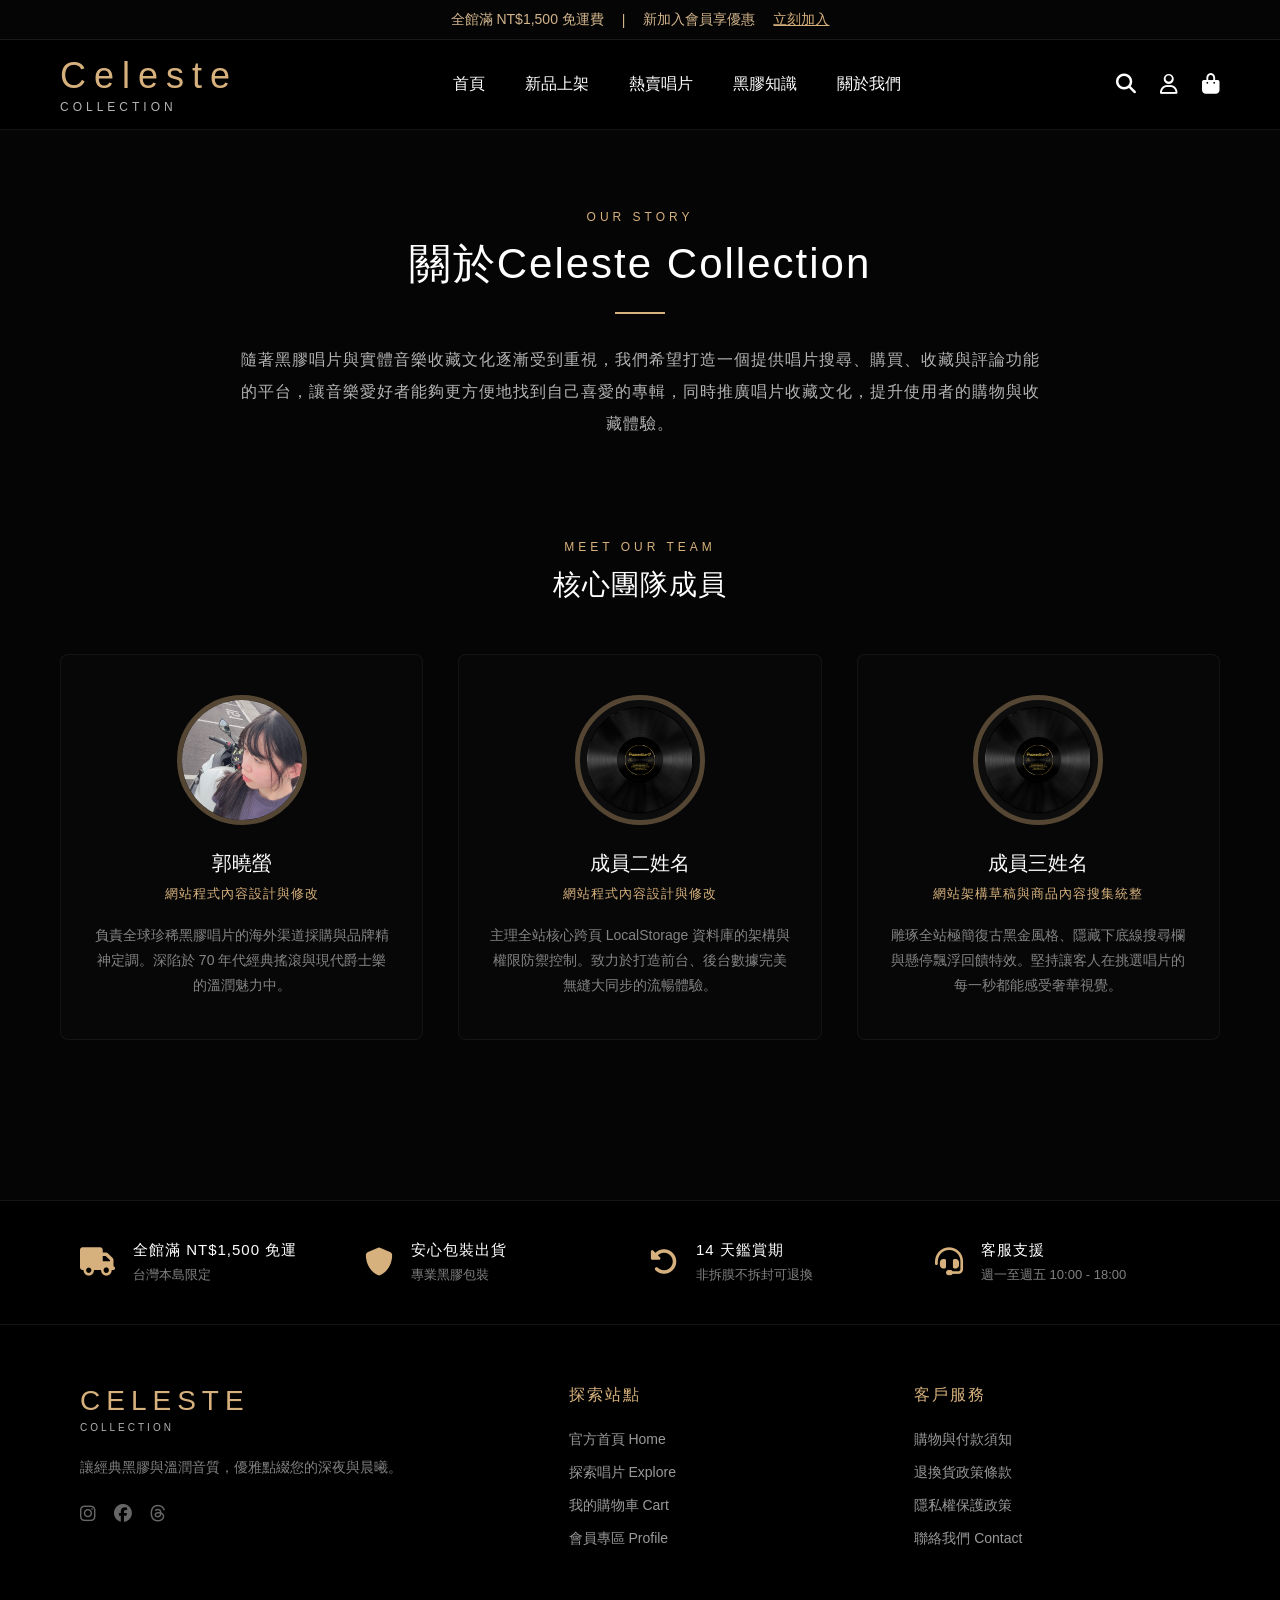
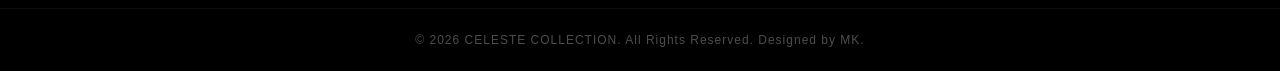
==== commit 6f2032d4: "Add files via upload" ====
--- a/about-us.html
+++ b/about-us.html
@@ -47,12 +47,6 @@
       <a href="member.html" class="icon-badge">
       <i class="fa-regular fa-user"></i>
       </a>
-
-      <div class="icon-badge">
-        <a href="https://你的購物車網址.com">
-        <i class="fa-regular fa-heart"></i>
-        </a>
-      </div>
 
       <div class="icon-badge">
         <a href="cart.html">
@@ -204,5 +198,122 @@
 
   </footer>
 
+  <script>
+    let carouselArray = [];
+    let currentIndex = 0; 
+
+    function getLatestProductDB() {
+      const fallback = {
+        "vinyl-001": { genre: "pop-jp", title: "The Book For (Overwatch Edition)", artist: "YOASOBI", price: 1680, img: "img/japanese/yoasobi/the_book_for1.jpg", releaseDate: "2026-06-26", stock: 3 }
+      };
+      return JSON.parse(localStorage.getItem('localProductDB')) || fallback;
+    }
+
+    document.addEventListener('DOMContentLoaded', function() {
+      syncNavbarBadges();
+      build3DWarriorCarousel();
+    });
+
+    function build3DWarriorCarousel() {
+      const stage = document.getElementById('new-arrival-carousel-stage');
+      if (!stage) return;
+
+      const db = getLatestProductDB();
+      let sortedItems = Object.keys(db).map(key => ({ id: key, ...db[key] }));
+      sortedItems.sort((a, b) => new Date(b.releaseDate) - new Date(a.releaseDate));
+
+      // 唯獨切出前 10 筆最新黑膠商品
+      carouselArray = sortedItems.slice(0, 10);
+
+      let htmlContent = "";
+      carouselArray.forEach((item, index) => {
+        htmlContent += `
+          <div class="carousel-item-3d" id="item-3d-${index}" onclick="handleCardClick(${index}, '${item.id}')">
+            <div class="album-cover-box">
+              <img src="${item.img}" alt="Cover">
+            </div>
+            <h3>${item.title}</h3>
+            <p>${item.artist}</p>
+            <div class="price-tag">NT$ ${item.price.toLocaleString()}</div>
+          </div>
+        `;
+      });
+
+      stage.innerHTML = htmlContent;
+      update3DPositions(); // 首次排列
+    }
+
+    // ─── 核心優化：完美建立 10 張唱片頭尾相連、無邊界死鎖的環狀輪迴矩陣 ───
+    function update3DPositions() {
+      const total = carouselArray.length;
+      if (total === 0) return;
+
+      for (let i = 0; i < total; i++) {
+        const el = document.getElementById(`item-3d-${i}`);
+        if (!el) continue;
+
+        el.className = "carousel-item-3d"; // 重置
+
+        // 關鍵核心：計算卡片相對於當前聚焦索引的立體環狀偏移量
+        let offset = i - currentIndex;
+        
+        // 💡 100% 輪迴控制：當偏移量超出半數，強行加上或減去總長度，形成無縫首尾相連環狀滑軌！
+        if (offset < -total / 2) offset += total;
+        if (offset > total / 2) offset -= total;
+
+        // 根據完美銜接的環狀偏移量，分配 3D 立體階梯位置
+        if (offset === 0) {
+          el.classList.add('active');
+        } else if (offset === -1) {
+          el.classList.add('prev-1');
+        } else if (offset === 1) {
+          el.classList.add('next-1');
+        } else if (offset === -2) {
+          el.classList.add('prev-2');
+        } else if (offset === 2) {
+          el.classList.add('next-2');
+        } else {
+          // 超過可視範圍的卡片在背後隱藏
+          el.style.opacity = "0";
+          el.style.visibility = "hidden";
+        }
+      }
+    }
+
+    // 經典箭頭點擊：100% 無限輪迴判定
+    function moveCarousel(direction) {
+      const total = carouselArray.length;
+      if (total === 0) return;
+
+      currentIndex += direction;
+      
+      // 完美閉合環狀：按左按到底會秒跳到最後一張，按右按到頂會秒跳回第一種，無限無限循環！
+      if (currentIndex < 0) currentIndex = total - 1;
+      if (currentIndex >= total) currentIndex = 0;
+
+      update3DPositions(); // 重新排列
+    }
+
+    function handleCardClick(clickedIndex, prodId) {
+      if (clickedIndex === currentIndex) {
+        // 點擊正中央 C 位焦點唱片，破空跨頁直達 category.html 詳細頁，安全度 100%
+        window.location.href = `category.html?id=${prodId}`;
+      } else {
+        // 點擊兩翼卡片，直接把它拉到中間聚焦
+        currentIndex = clickedIndex;
+        update3DPositions();
+      }
+    }
+
+    function syncNavbarBadges() {
+      const savedCartCount = localStorage.getItem('globalCartCount') || '0';
+      const cartBadge = document.getElementById('cart-badge-count');
+      if (cartBadge) { cartBadge.textContent = savedCartCount; cartBadge.style.display = (parseInt(savedCartCount) === 0) ? 'none' : 'flex'; }
+      const savedFavCount = localStorage.getItem('globalFavsCount') || '0';
+      const favBadge = document.getElementById('fav-badge-count');
+      if (favBadge) { favBadge.textContent = savedFavCount; favBadge.style.display = (parseInt(savedFavCount) === 0) ? 'none' : 'flex'; }
+    }
+    </script>
+
 </body>
 </html>
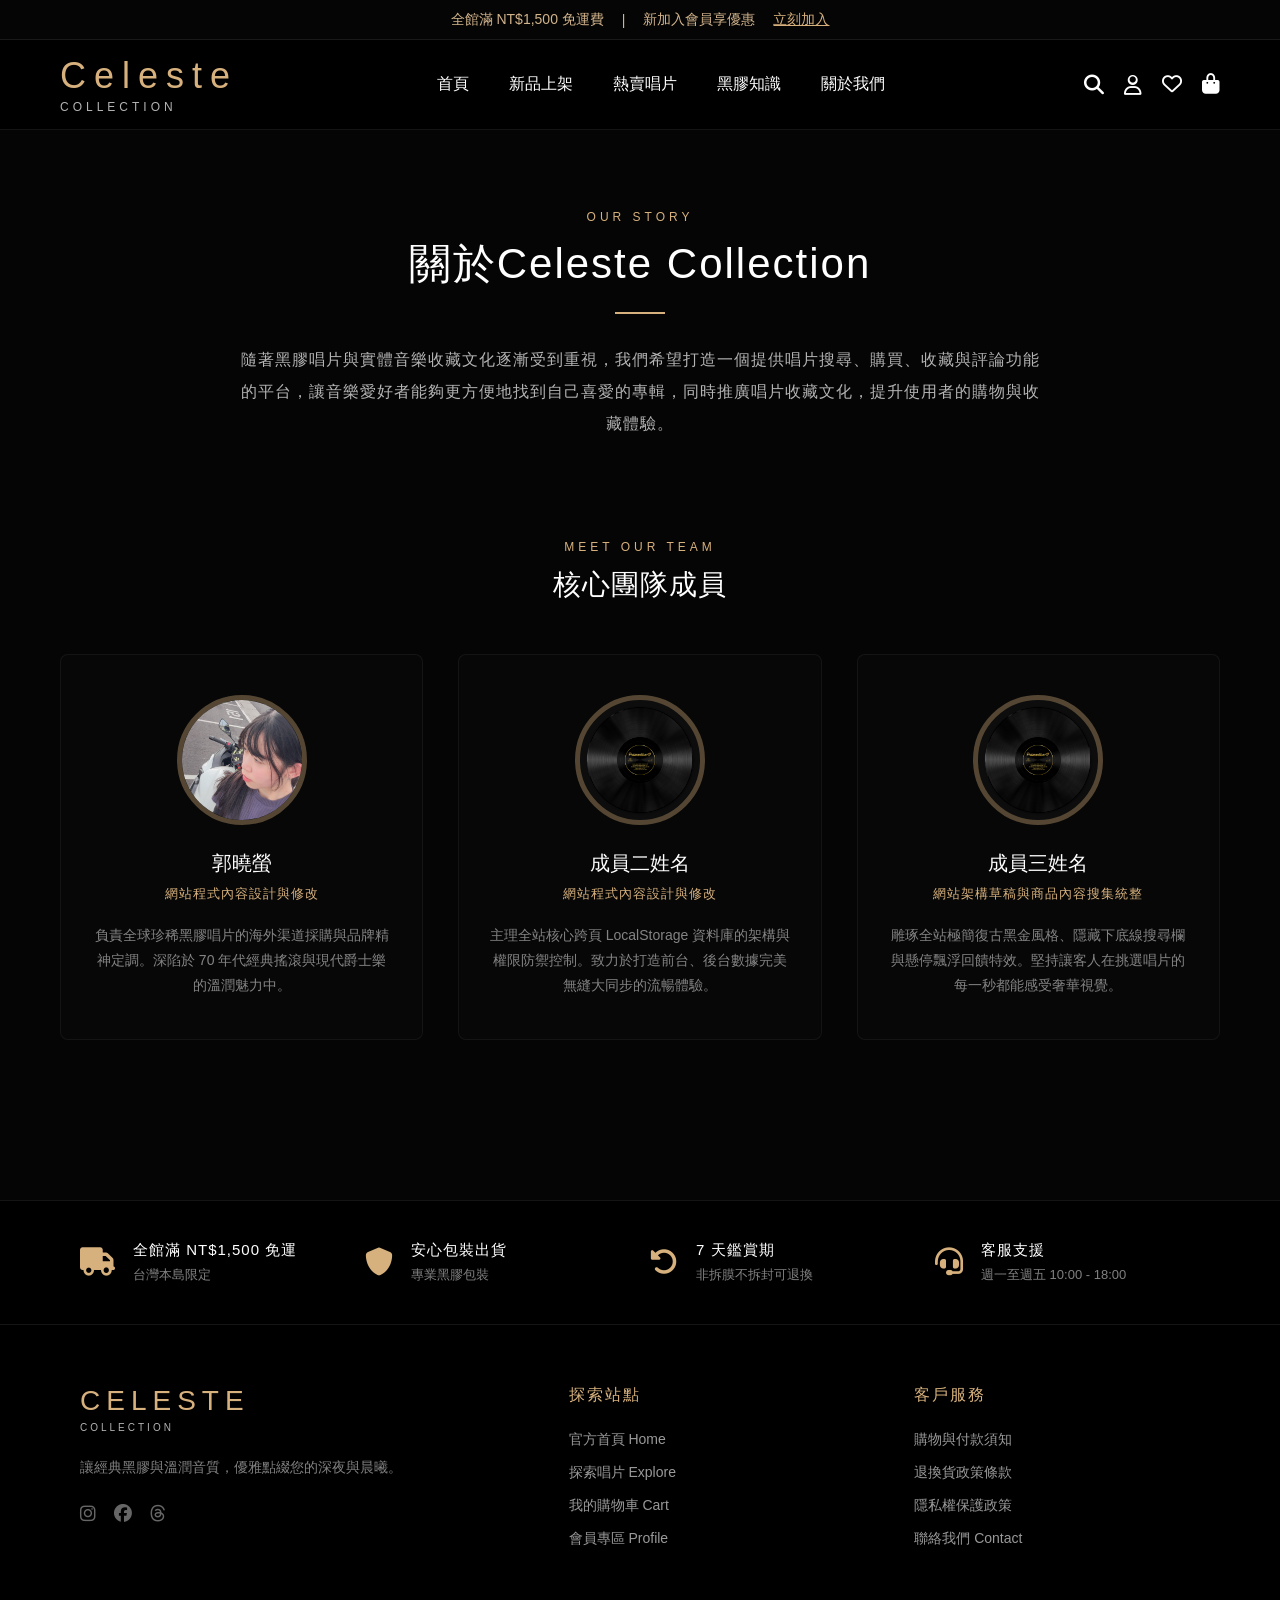
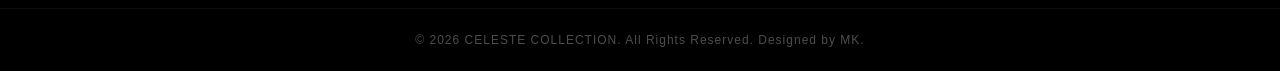
==== commit 3890d3e2: "Add files via upload" ====
--- a/about-us.html
+++ b/about-us.html
@@ -3,7 +3,7 @@
 <head>
   <meta charset="UTF-8" />
   <meta name="viewport" content="width=device-width, initial-scale=1.0" />
-  <title>關於我們</title>
+  <title>關於我們 | Celeste COLLECTION</title>
 
   <link rel="stylesheet" href="css/style.css" />
   <link rel="icon" type="image/png" sizes="32x32" href="img/favicon.png">
@@ -41,12 +41,23 @@
     </nav>
 
     <div class="nav-icons">
-      <a href="https://你的購物車網址.com" class="icon-badge">
-      <i class="fa-solid fa-magnifying-glass"></i>
-      </a>
+      <div class="search-wrapper">
+        <input type="text" id="global-search-input" placeholder="搜尋專輯、歌手...">
+        <button id="global-search-btn" title="開始搜尋">
+          <i class="fa-solid fa-magnifying-glass"></i>
+        </button>
+      </div>
+
       <a href="member.html" class="icon-badge">
       <i class="fa-regular fa-user"></i>
       </a>
+
+      <div class="icon-badge">
+        <a href="member.html" target="_self" title="我的收藏">
+          <i class="fa-regular fa-heart"></i>
+        </a>
+        <span id="fav-badge-count" style="display: none; font-weight: bold;">0</span>
+      </div>
 
       <div class="icon-badge">
         <a href="cart.html">
@@ -54,8 +65,6 @@
         </a>
         <span id="cart-badge-count">0</span>
       </div>
-
-    </div>
   </header>
 
   <main class="about-container">
@@ -142,7 +151,7 @@
       <div class="service-card">
         <i class="fa-solid fa-rotate-left"></i>
         <div>
-          <h4>14 天鑑賞期</h4>
+          <h4>7 天鑑賞期</h4>
           <p>非拆膜不拆封可退換</p>
         </div>
       </div>
@@ -183,10 +192,10 @@
       <div class="footer-column links-column">
         <h3>客戶服務</h3>
         <ul>
-          <li><a href="#" target="_self">購物與付款須知</a></li>
-          <li><a href="#" target="_self">退換貨政策條款</a></li>
-          <li><a href="#" target="_self">隱私權保護政策</a></li>
-          <li><a href="#" target="_self">聯絡我們 Contact</a></li>
+          <li><a href="shopping-info.html" target="_self">購物與付款須知</a></li>
+          <li><a href="return-policy.html" target="_self">退換貨政策條款</a></li>
+          <li><a href="privacy-policy.html" target="_self">隱私權保護政策</a></li>
+          <li><a href="contact.html" target="_self">聯絡我們 Contact</a></li>
         </ul>
       </div>
 
@@ -313,6 +322,69 @@
       const favBadge = document.getElementById('fav-badge-count');
       if (favBadge) { favBadge.textContent = savedFavCount; favBadge.style.display = (parseInt(savedFavCount) === 0) ? 'none' : 'flex'; }
     }
+
+    // ==========================================//
+  //                搜尋功能                    //
+  // ==========================================//
+  document.addEventListener('DOMContentLoaded', function() {
+    // 1. 同步全站導覽列愛心與購物車金色通知泡泡
+    if (typeof syncNavbarBadges === 'function') {
+      syncNavbarBadges();
+    }
+
+    // 2. 串通首頁放大鏡搜尋核心
+    const searchInput = document.getElementById('global-search-input');
+    const searchBtn = document.getElementById('global-search-btn');
+
+    if (searchInput && searchBtn) {
+      // 執行跨頁參數發送跳轉
+      function handleHomeSearchAction() {
+        const keyword = searchInput.value.trim();
+        if (keyword !== "") {
+          // 🚀 破空跨頁串通：將首頁輸入的關鍵字變成網址參數，直接導向 category.html！
+          window.location.href = `category.html?search=${encodeURIComponent(keyword)}`;
+        }
+      }
+
+      // 監聽點擊放大鏡圖示
+      searchBtn.addEventListener('click', function(e) {
+        e.preventDefault();
+        if (searchInput.value.trim() === "") {
+          // 如果沒打字，點擊放大鏡會主動聚焦展開輸入框
+          searchInput.focus(); 
+        } else {
+          handleHomeSearchAction();
+        }
+      });
+
+      // 監聽在首頁輸入框內按下 Enter 鍵
+      searchInput.addEventListener('keypress', function(e) {
+        if (e.key === 'Enter') {
+          e.preventDefault();
+          handleHomeSearchAction();
+        }
+      });
+    }
+  });
+
+  function syncNavbarBadges() {
+    const savedCartCount = localStorage.getItem('globalCartCount') || '0';
+    const cartBadge = document.getElementById('cart-badge-count');
+    if (cartBadge) { 
+      cartBadge.textContent = savedCartCount; 
+      cartBadge.style.display = (parseInt(savedCartCount) === 0) ? 'none' : 'flex'; 
+    }
+    const savedFavCount = localStorage.getItem('globalFavsCount') || '0';
+    const favBadge = document.getElementById('fav-badge-count');
+    if (favBadge) { 
+      favBadge.textContent = savedFavCount; 
+      favBadge.style.display = (parseInt(savedFavCount) === 0) ? 'none' : 'flex'; 
+    }
+  }
+
+  // ==========================================//
+  //                到這裡                     //
+  // ==========================================//
     </script>
 
 </body>
--- a/css/style.css
+++ b/css/style.css
@@ -47,7 +47,9 @@
   color: white;
 }
 
-/* NAVBAR */
+/* ==========================================================================
+   導覽列
+   ========================================================================== */
 .navbar {
   width: 100%;
   height: 90px;
@@ -139,6 +141,27 @@
   font-weight: bold; 
 }
 
+#fav-badge-count,
+#cart-badge-count {
+  position: absolute;
+  top: -2px;
+  right: -8px;
+  background: #d7b17d;
+  color: black;
+  font-size: 10px;
+  width: 16px;
+  height: 16px;
+  border-radius: 50%;
+  display: flex;
+  align-items: center;
+  justify-content: center;
+  box-shadow: 0 0 8px rgba(215, 177, 125, 0.4);
+}
+
+/* ==========================================================================
+   搜尋放大鏡)
+   ========================================================================== */
+
 .search-wrapper {
   display: flex;
   align-items: center;
@@ -148,13 +171,12 @@
   padding: 0;
 }
 
-/* 搜尋輸入框的基礎預設狀態：完全透明、無框、無背景、寬度為 0 */
 #global-search-input {
   width: 0;
   height: 32px;
   background: transparent;
   border: none;
-  /* 只在展開時顯示品牌金色的極細下底線 */
+
   border-bottom: 1px solid transparent; 
   outline: none;
   color: white;
@@ -164,13 +186,57 @@
   transition: all 0.3s cubic-bezier(0.25, 1, 0.5, 1);
 }
 
-/* 放大鏡按鈕：移除所有預設按鈕外觀，變成純圖示 */
+/* 所有圖示容器水平垂直置中對齊 */
+.nav-icons {
+  display: flex !important;
+  align-items: center !important; 
+  gap: 20px;                      
+}
+
+/* 微調搜尋組件的外框 */
+.search-wrapper {
+  display: inline-flex !important;
+  align-items: center !important;  
+  position: relative;
+  height: 40px;                  
+}
+
+/* 文字與整體對齊 */
+.search-wrapper input {
+  height: 100%;
+  padding: 0 10px;
+  box-sizing: border-box;
+}
+
+/* 按鈕垂直置中 */
+#global-search-btn {
+  display: flex !important;
+  align-items: center !important;
+  justify-content: center !important;
+  height: 100%;
+  background: transparent;
+  border: none;
+  cursor: pointer;
+}
+
+/* 對齊 */
+.nav-icons .icon-badge,
+.nav-icons .member-link {
+  display: inline-flex !important;
+  align-items: center !important;
+  justify-content: center !important;
+  height: 40px;                  
+  position: relative;
+  box-sizing: border-box;
+}
+
+/* 放大鏡變成純圖示 */
 #global-search-btn {
   background: transparent;
   border: none;
   padding: 0;
   color: white;
-  font-size: 20px; /* 尺寸大小與您原本 .nav-icons 的 20px 完美對齊 */
+  font-size: 20px;
   cursor: pointer;
   width: auto;
   height: auto;
@@ -182,42 +248,42 @@
 }
 
 #global-search-btn:hover {
-  color: #d7b17d; /* 滑鼠懸停轉為品牌奶茶金 */
-}
-
-/* ─── 核心互動：當滑鼠移入或點擊聚焦時，只優雅滑出線條與文字 ─── */
+  color: #d7b17d;
+}
+
+/* 滑鼠移入只滑出線條與文字 ─── */
 .search-wrapper:hover #global-search-input,
 .search-wrapper:focus-within #global-search-input {
-  width: 140px; /* 向左滑出 140px 寬度 */
+  width: 140px;
   opacity: 1;
-  padding: 0 8px 4px 0; /* 留下一點舒服的間距與高度調校 */
-  border-bottom-color: rgba(215, 177, 125, 0.6); /* 展開時顯現淡淡的金色下底線 */
-}
-/* 固定每個都有-到這裡 */
+  padding: 0 8px 4px 0;
+  border-bottom-color: rgba(215, 177, 125, 0.6);
+}
+
 
 /* HERO */
 .hero-section {
   width: 100%;
-  max-width: 1300px; /* 限制最大總寬度，讓大螢幕看不會散開 */
-  margin: 0 auto;    /* 讓整個並排區塊在網頁正中央 */
+  max-width: 1300px;
+  margin: 0 auto;
   padding: 80px 60px;
   
-  /* ─── 核心：使用 Grid 強制橫向並排 ─── */
+  /* 橫向並排 */
   display: grid;
-  grid-template-columns: 1.1fr 1fr; /* 左側文字佔 1.1 比例，右側圖佔 1 比例 */
-  gap: 60px;                         /* 文字與黑膠圖之間的橫向間距 */
-  align-items: center;               /* 確保文字和圓形黑膠能垂直對齊中線 */
+  grid-template-columns: 1.1fr 1fr; 
+  gap: 60px;                   
+  align-items: center;           
 }
 
 .hero-text {
   display: flex;
   flex-direction: column;
   justify-content: center;
-  text-align: left; /* 保持高質感的靠左對齊 */
+  text-align: left;
 }
 
 .hero-text h2 {
-  font-size: 64px; /* 稍微微調字級，確保並排時文字不會把圖片擠下去 */
+  font-size: 64px;
   line-height: 1.2;
   margin: 20px 0;
   font-weight: 300;
@@ -278,80 +344,76 @@
 }
 
 /* ==========================================================================
-   DYNAMIC VINYL ANIMATION (首頁動態黑膠唱片效果)
+   首頁動態黑膠唱片
    ========================================================================== */
 
-/* 1. 創立一個相對定位的播放器容器 */
+/* 播放器容器 */
+
 .vinyl-player-container {
   position: relative;
-  width: 100%;
-  max-width: 440px; /* 限制黑膠並排時的最大尺寸，維持黃金比例 */
+  width: 100% !important;        
+  max-width: 420px !important;
+  aspect-ratio: 1 / 1 !important;
   margin: 0 auto;
-  display: flex;
-  align-items: center;
+  perspective: 1000px;
 }
 
 .vinyl-click-link {
-  width: 100%;
-  cursor: pointer; /* 滑鼠移過去變成精緻的小手指 */
   display: block;
-}
-
-/* 2. 前方的專輯封面紙套樣式 */
+  width: 100%;
+  max-width: 420px;
+  margin: 0 auto;
+}
+
+/* 2. 紙質外封套 */
 .vinyl-cover {
-  position: relative;
-  width: 80%; /* 封面佔大比例 */
-  z-index: 2; /* 確保封面疊在唱片正前方 */
+  position: absolute;
+  top: 0;
+  left: 0;
+  width: 100% !important;
+  height: 100% !important;
+  z-index: 5; 
   box-shadow: 0 15px 35px rgba(0, 0, 0, 0.6);
-  border-radius: 6px;
+  border-radius: 4px;
   overflow: hidden;
-  transition: transform 0.5s cubic-bezier(0.25, 1, 0.5, 1);
 }
 
 .vinyl-cover img {
-  width: 100%;
-  height: auto;
+  width: 100% !important;
+  height: 100% !important;
+  object-fit: cover !important;
   display: block;
 }
 
-/* 3. 後方的黑膠唱片本體樣式 */
+/* 黑膠唱片本體 */
 .vinyl-disc {
   position: absolute;
-  width: 75%; /* 唱片稍微比封面小一點 */
-  right: -5%; /* 預設讓唱片從右邊露出三分之一 */
-  z-index: 1; /* 藏在封面後面 */
-  transition: all 0.6s cubic-bezier(0.25, 1, 0.5, 1);
-}
-
-/* 讓唱片圖片強制變成正圓形，並加上黑膠特有的立體線條光澤 */
+  top: 2.5%; 
+  left: 2.5%; 
+  width: 95% !important;
+  height: 95% !important;
+  z-index: 2;
+  transition: all 0.8s cubic-bezier(0.25, 1, 0.5, 1);
+}
+
 .vinyl-disc img {
-  width: 100%;
-  height: auto;
-  border-radius: 50%; /* 強制將圖片裁切為完美的正圓形唱片 */
+  width: 100% !important;
+  height: 100% !important;
+  object-fit: contain !important;
   display: block;
-  box-shadow: 0 8px 25px rgba(0, 0, 0, 0.5);
-  
-  /* ─── 核心：啟動 360 度無窮循環旋轉動畫 ─── */
-  animation: spinVinyl 15s linear infinite; 
-}
-
-/* 4. 關鍵字定義：360 度無限旋轉動畫 */
-@keyframes spinVinyl {
-  from { transform: rotate(0deg); }
-  to { transform: rotate(360deg); }
-}
-
-/* ─── HOVER 移入時的聯動抽出與加速動畫 ─── */
+}
+
+
+.vinyl-click-link:hover .vinyl-disc {
+  transform: translateX(55%) rotate(360deg);
+  filter: drop-shadow(-10px 10px 20px rgba(0, 0, 0, 0.7));
+}
+
 .vinyl-click-link:hover .vinyl-cover {
-  transform: translateX(-10%) rotate(-2deg); /* 封面往左微偏，像抽出唱片 */
-}
-
-.vinyl-click-link:hover .vinyl-disc {
-  right: -25%; /* 唱片從後方大幅度滑出 */
-}
-
-.vinyl-click-link:hover .vinyl-disc img {
-  animation-duration: 6s; /* 旋轉一圈從 15 秒加速到 6 秒，視覺效果滿分 */
+  transform: scale(1.02);
+  border-color: rgba(215, 177, 125, 0.3);
+  box-shadow: 0 20px 45px rgba(215, 177, 125, 0.15);
+  transition: all 0.4s ease;
 }
 
 
@@ -837,6 +899,159 @@
     flex-direction: column;
   }
 
+}
+
+/* ==========================================================================
+   NEW ARRIVAL 的CSS
+   ========================================================================== */
+
+.warrior-carousel-container {
+  position: relative;
+  width: 100%;
+  max-width: 1200px;
+  height: 550px;
+  display: flex;
+  align-items: center;
+  justify-content: center;
+  perspective: 1000px;
+}
+
+.carousel-stage {
+  position: relative;
+  width: 100%;
+  height: 100%;
+  display: flex;
+  align-items: center;
+  justify-content: center;
+  transform-style: preserve-3d;
+}
+
+/* 黑膠 3D 卡片基礎樣式 */
+.carousel-item-3d {
+  position: absolute;
+  width: 340px;
+  background: #121212;
+  border: 1px solid rgba(255, 255, 255, 0.05);
+  border-radius: 12px;
+  padding: 20px;
+  text-align: center;
+  box-shadow: 0 10px 30px rgba(0, 0, 0, 0.8);
+  transition: all 0.5s cubic-bezier(0.25, 1, 0.5, 1);
+  cursor: pointer;
+  user-select: none;
+  opacity: 0;
+  visibility: hidden;
+}
+
+.carousel-item-3d .album-cover-box {
+  width: 100%;
+  height: 300px;
+  overflow: hidden;
+  border-radius: 8px;
+  background: #0d0d0d;
+}
+
+.carousel-item-3d .album-cover-box img {
+  width: 100%;
+  height: 100%;
+  object-fit: cover;
+  transition: 0.5s;
+}
+
+.carousel-item-3d h3 {
+  font-size: 19px;
+  font-weight: 400;
+  color: white;
+  margin: 18px 0 6px 0;
+  overflow: hidden;
+  text-overflow: ellipsis;
+  white-space: nowrap;
+}
+
+.carousel-item-3d p {
+  color: rgba(255, 255, 255, 0.5);
+  font-size: 14px;
+  margin: 0 0 12px 0;
+}
+
+.carousel-item-3d .price-tag {
+  color: #d7b17d;
+  font-size: 20px;
+  font-weight: bold;
+}
+
+/* ─── 5 張專屬：3D 階梯絕對防護位置類別 ─── */
+
+/* [0] 螢幕正中央 C 位聚焦 */
+.carousel-item-3d.pos-0 {
+  opacity: 1;
+  visibility: visible;
+  transform: translate3d(0, 0, 150px) rotateY(0deg);
+  z-index: 10;
+  border-color: #d7b17d;
+  box-shadow: 0 20px 50px rgba(215, 177, 125, 0.15);
+}
+.carousel-item-3d.pos-0 .album-cover-box img { transform: scale(1.03); }
+
+/* [+1] 右翼第一層 */
+.carousel-item-3d.pos-1 {
+  opacity: 0.7;
+  visibility: visible;
+  transform: translate3d(290px, 0, 0px) rotateY(-35deg) scale(0.85);
+  z-index: 5;
+}
+
+/* [+2] 右翼遠處背景層 */
+.carousel-item-3d.pos-2 {
+  opacity: 0.25;
+  visibility: visible;
+  transform: translate3d(480px, 0, -120px) rotateY(-45deg) scale(0.7);
+  z-index: 2;
+}
+
+/* [-2 / +3] 左翼遠處背景層 */
+.carousel-item-3d.pos-3 {
+  opacity: 0.25;
+  visibility: visible;
+  transform: translate3d(-480px, 0, -120px) rotateY(45deg) scale(0.7);
+  z-index: 2;
+}
+
+/* [-1 / +4] 左翼第一層 */
+.carousel-item-3d.pos-4 {
+  opacity: 0.7;
+  visibility: visible;
+  transform: translate3d(-290px, 0, 0px) rotateY(35deg) scale(0.85);
+  z-index: 5;
+}
+
+/* 經典黑金左右按鈕箭頭 */
+.classic-carousel-arrow {
+  position: absolute;
+  top: 50%;
+  transform: translateY(-50%);
+  background: rgba(255, 255, 255, 0.02);
+  border: 1px solid rgba(255, 255, 255, 0.1);
+  width: 60px;
+  height: 60px;
+  border-radius: 50%;
+  color: rgba(255, 255, 255, 0.4);
+  font-size: 20px;
+  cursor: pointer;
+  z-index: 20;
+  display: flex;
+  align-items: center;
+  justify-content: center;
+  transition: all 0.3s ease;
+}
+.classic-carousel-arrow.arrow-left { left: 40px; }
+.classic-carousel-arrow.arrow-right { right: 40px; }
+.classic-carousel-arrow:hover {
+  color: #d7b17d;
+  border-color: #d7b17d;
+  background: rgba(215, 177, 125, 0.05);
+  box-shadow: 0 0 15px rgba(215, 177, 125, 0.2);
+  transform: translateY(-50%) scale(1.05);
 }
 
 /* ==========================================================================
@@ -956,9 +1171,7 @@
   margin: 0;
 }
 
-/* ==========================================================================
-   HOVER EFFECTS (滑鼠移入卡片時的高級互動回饋)
-   ========================================================================= */
+/* HOVER EFFECTS */
 
 .member-card:hover {
   transform: translateY(-8px); /* 卡片整體向上優雅飄移 8px */
@@ -967,14 +1180,13 @@
   box-shadow: 0 15px 35px rgba(0, 0, 0, 0.5);
 }
 
-/* 當卡片被 hover 時，頭像稍微放大微調 */
 .member-card:hover .member-avatar {
   transform: scale(1.05);
   border-color: #d7b17d;
 }
 
 /* ==========================================================================
-   RESPONSIVE (手機版響應式安全防禦，自動轉為單欄堆疊)
+   NEW ARRIVAL 手機
    ========================================================================== */
 @media (max-width: 990px) {
   .team-grid {
@@ -991,18 +1203,16 @@
 
 
 /* ==========================================================================
-   MAIN FOOTER DESIGN (升級版黑金大尾頁)
+   FOOTER
    ========================================================================== */
 
-/* 尾頁大包裝容器 */
 .main-footer {
   width: 100%;
-  background: rgba(0, 0, 0, 0.95); /* 與您 Navbar 相同的神祕奢華高透黑 */
+  background: rgba(0, 0, 0, 0.95);
   border-top: 1px solid rgba(255, 255, 255, 0.08);
-  margin-top: 80px; /* 與上方區塊拉開舒服的距離 */
-}
-
-/* 1. 承襲您原先的 SERVICE 樣式與間距 */
+  margin-top: 80px; 
+}
+
 .footer-service-bar {
   width: 100%;
   padding: 40px 80px;
@@ -1019,7 +1229,7 @@
 }
 
 .footer-service-bar .service-card i {
-  color: #d7b17d; /* 招牌奶茶金 */
+  color: #d7b17d;
   font-size: 28px;
 }
 
@@ -1035,13 +1245,13 @@
   font-size: 13px;
 }
 
-/* 2. 下半段連結區 (採用專業三欄佈局) */
+/* 2. 下半段連結區 */
 .footer-links-container {
   max-width: 1300px;
   margin: 0 auto;
   padding: 60px 80px;
   display: grid;
-  grid-template-columns: 1.5fr 1fr 1fr; /* 第一欄品牌描述稍寬 */
+  grid-template-columns: 1.5fr 1fr 1fr;
   gap: 60px;
 }
 
@@ -1155,3 +1365,41 @@
     padding: 20px;
   }
 }
+
+/* ==========================================================================
+   Contact 線上表單
+   ========================================================================== */
+
+/* 當輸入框被點擊(focus) 或者 裡面有打字(not empty) 時，執行精緻的標籤上飄縮小動畫 */
+  .form-group-row input:focus ~ label,
+  .form-group-row input:not(:placeholder-shown) ~ label,
+  .form-group-row textarea:focus ~ label,
+  .form-group-row textarea:not(:placeholder-shown) ~ label {
+    top: -12px !important;
+    color: #d7b17d !important;
+    font-size: 12px !important;
+    letter-spacing: 2px !important;
+  }
+
+  /* 當點擊時，底部的金色下底線從中央向兩邊擴張開來 */
+  .form-group-row input:focus ~ .line-bar,
+  .form-group-row textarea:focus ~ .line-bar {
+    width: 100% !important;
+  }
+
+  /* 下拉選單 Focus 微光暈外框 */
+  #contact-category:focus {
+    border-color: #d7b17d !important;
+    background: rgba(255, 255, 255, 0.04) !important;
+    box-shadow: 0 0 12px rgba(215, 177, 125, 0.15) !important;
+  }
+
+  /* 按鈕滑鼠滑入時的奢華金屬發光縮放特效 */
+  .submit-contact-btn:hover {
+    transform: translateY(-3px);
+    box-shadow: 0 15px 30px rgba(215, 177, 125, 0.3) !important;
+    letter-spacing: 4px !important; /* 文字間距優雅震盪拉開 */
+  }
+  .submit-contact-btn:active {
+    transform: translateY(-1px);
+  }
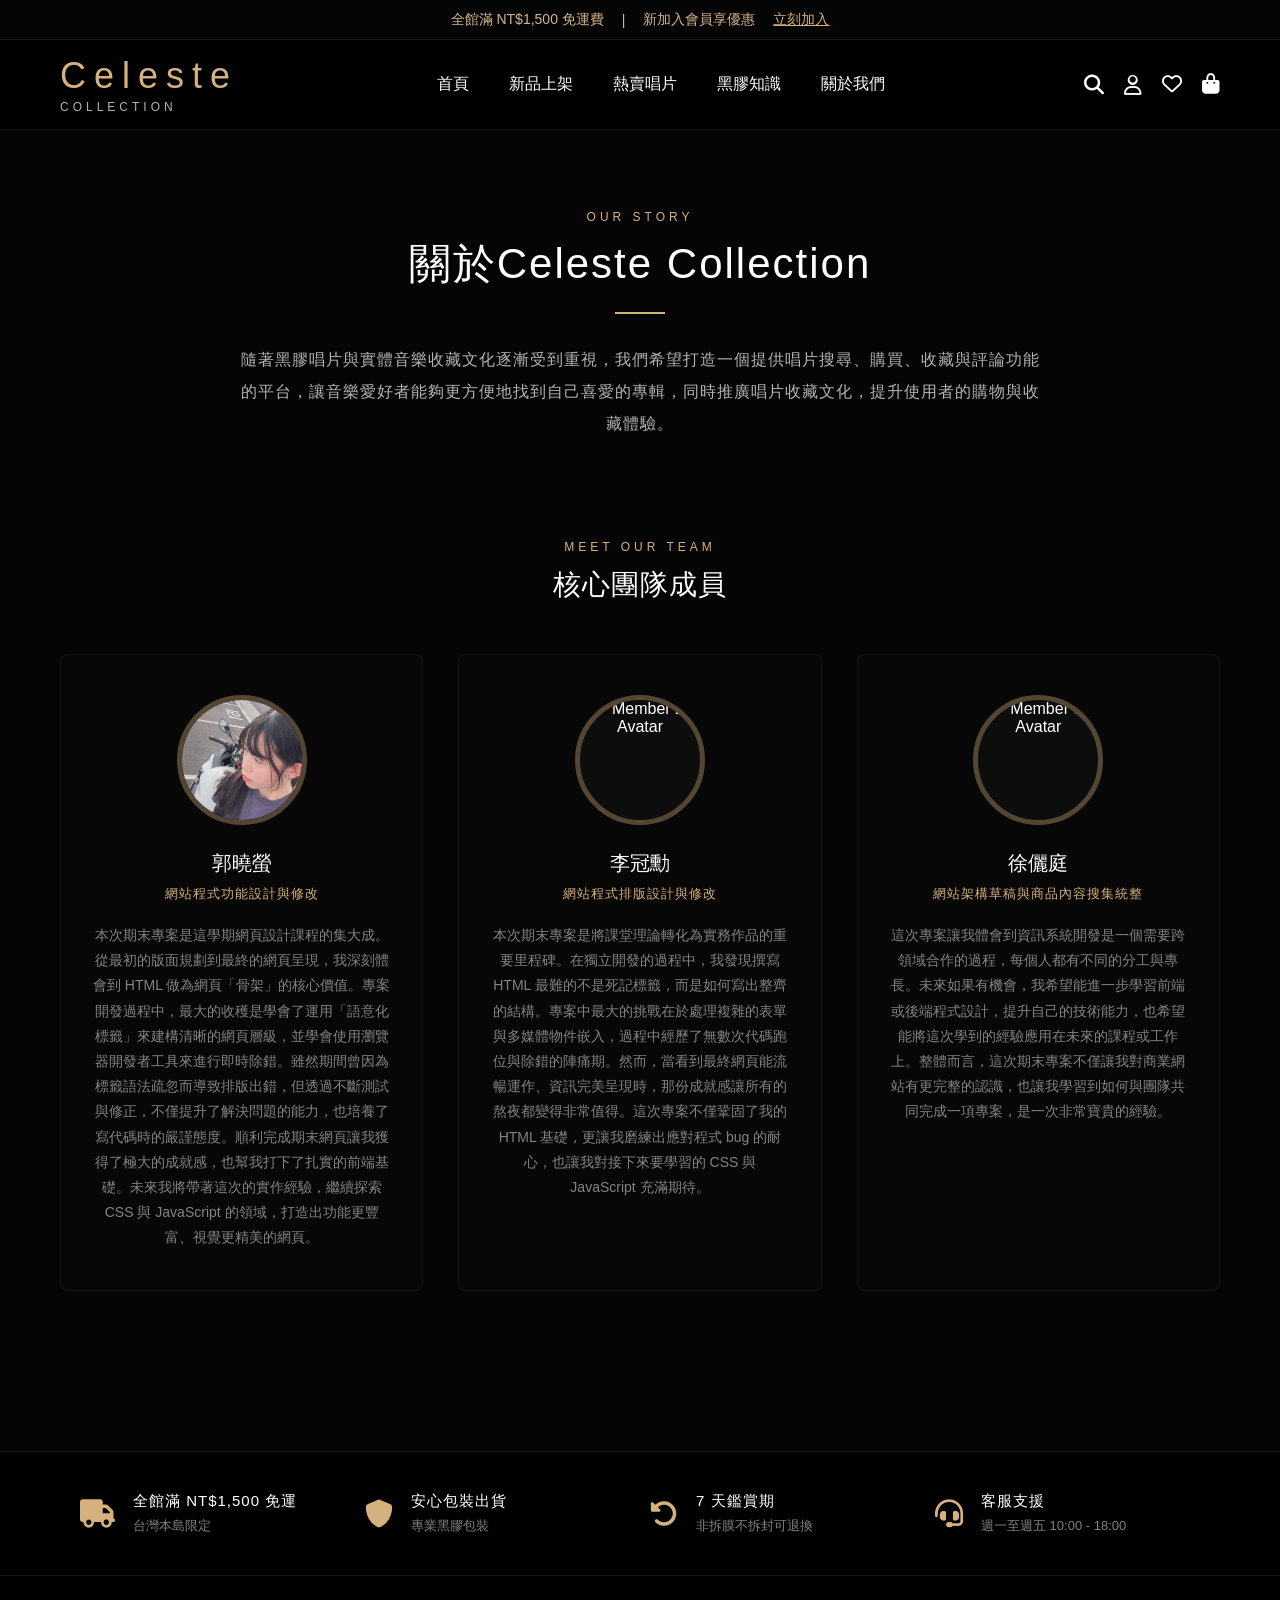
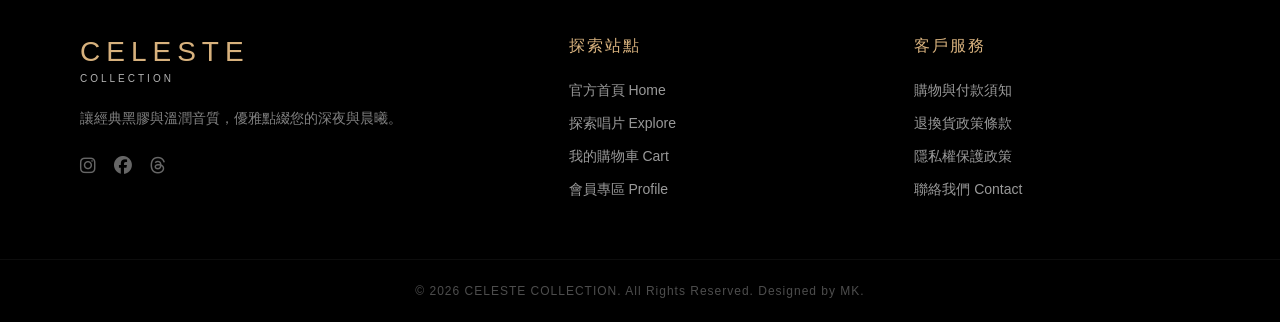
==== commit 4c390352: "Add files via upload" ====
--- a/about-us.html
+++ b/about-us.html
@@ -79,48 +79,46 @@
       </p>
     </section>
 
-    <!-- 下半部：成員 3 卡片並排區段 -->
+    <!-- 下半部：成員 卡片並排區段 -->
     <section class="team-cards-section">
       <span class="sub-title">MEET OUR TEAM</span>
       <h3>核心團隊成員</h3>
-      
-      <!-- 橫向格柵網格容器 -->
+
       <div class="team-grid">
         
         <!-- 組員 1 -->
         <div class="member-card">
           <div class="member-avatar">
-            <!-- 請更換成您自己的成員頭像照片路徑，或保留這個復古黑膠預設圖 -->
             <img src="img/member/mk.jpg" alt="Member 1 Avatar">
           </div>
           <div class="member-info">
             <h4>郭曉螢</h4>
-            <span class="member-role">網站程式內容設計與修改</span>
-            <p class="member-desc">負責全球珍稀黑膠唱片的海外渠道採購與品牌精神定調。深陷於 70 年代經典搖滾與現代爵士樂的溫潤魅力中。</p>
+            <span class="member-role">網站程式功能設計與修改</span>
+            <p class="member-desc">本次期末專案是這學期網頁設計課程的集大成。從最初的版面規劃到最終的網頁呈現，我深刻體會到 HTML 做為網頁「骨架」的核心價值。專案開發過程中，最大的收穫是學會了運用「語意化標籤」來建構清晰的網頁層級，並學會使用瀏覽器開發者工具來進行即時除錯。雖然期間曾因為標籤語法疏忽而導致排版出錯，但透過不斷測試與修正，不僅提升了解決問題的能力，也培養了寫代碼時的嚴謹態度。順利完成期末網頁讓我獲得了極大的成就感，也幫我打下了扎實的前端基礎。未來我將帶著這次的實作經驗，繼續探索 CSS 與 JavaScript 的領域，打造出功能更豐富、視覺更精美的網頁。</p>
           </div>
         </div>
 
         <!-- 組員 2 -->
         <div class="member-card">
           <div class="member-avatar">
-            <img src="img/vinyl.png" alt="Member 2 Avatar">
+            <img src="img/member/li.jpg" alt="Member 2 Avatar">
           </div>
           <div class="member-info">
-            <h4>成員二姓名</h4>
-            <span class="member-role">網站程式內容設計與修改</span>
-            <p class="member-desc">主理全站核心跨頁 LocalStorage 資料庫的架構與權限防禦控制。致力於打造前台、後台數據完美無縫大同步的流暢體驗。</p>
+            <h4>李冠勳</h4>
+            <span class="member-role">網站程式排版設計與修改</span>
+            <p class="member-desc">本次期末專案是將課堂理論轉化為實務作品的重要里程碑。在獨立開發的過程中，我發現撰寫 HTML 最難的不是死記標籤，而是如何寫出整齊的結構。專案中最大的挑戰在於處理複雜的表單與多媒體物件嵌入，過程中經歷了無數次代碼跑位與除錯的陣痛期。然而，當看到最終網頁能流暢運作、資訊完美呈現時，那份成就感讓所有的熬夜都變得非常值得。這次專案不僅鞏固了我的 HTML 基礎，更讓我磨練出應對程式 bug 的耐心，也讓我對接下來要學習的 CSS 與 JavaScript 充滿期待。</p>
           </div>
         </div>
 
         <!-- 組員 3 -->
         <div class="member-card">
           <div class="member-avatar">
-            <img src="img/vinyl.png" alt="Member 3 Avatar">
+            <img src="img/member/ting.jpg" alt="Member 3 Avatar">
           </div>
           <div class="member-info">
-            <h4>成員三姓名</h4>
+            <h4>徐儷庭</h4>
             <span class="member-role">網站架構草稿與商品內容搜集統整</span>
-            <p class="member-desc">雕琢全站極簡復古黑金風格、隱藏下底線搜尋欄與懸停飄浮回饋特效。堅持讓客人在挑選唱片的每一秒都能感受奢華視覺。</p>
+            <p class="member-desc">這次專案讓我體會到資訊系統開發是一個需要跨領域合作的過程，每個人都有不同的分工與專長。未來如果有機會，我希望能進一步學習前端或後端程式設計，提升自己的技術能力，也希望能將這次學到的經驗應用在未來的課程或工作上。整體而言，這次期末專案不僅讓我對商業網站有更完整的認識，也讓我學習到如何與團隊共同完成一項專案，是一次非常寶貴的經驗。</p>
           </div>
         </div>
 
